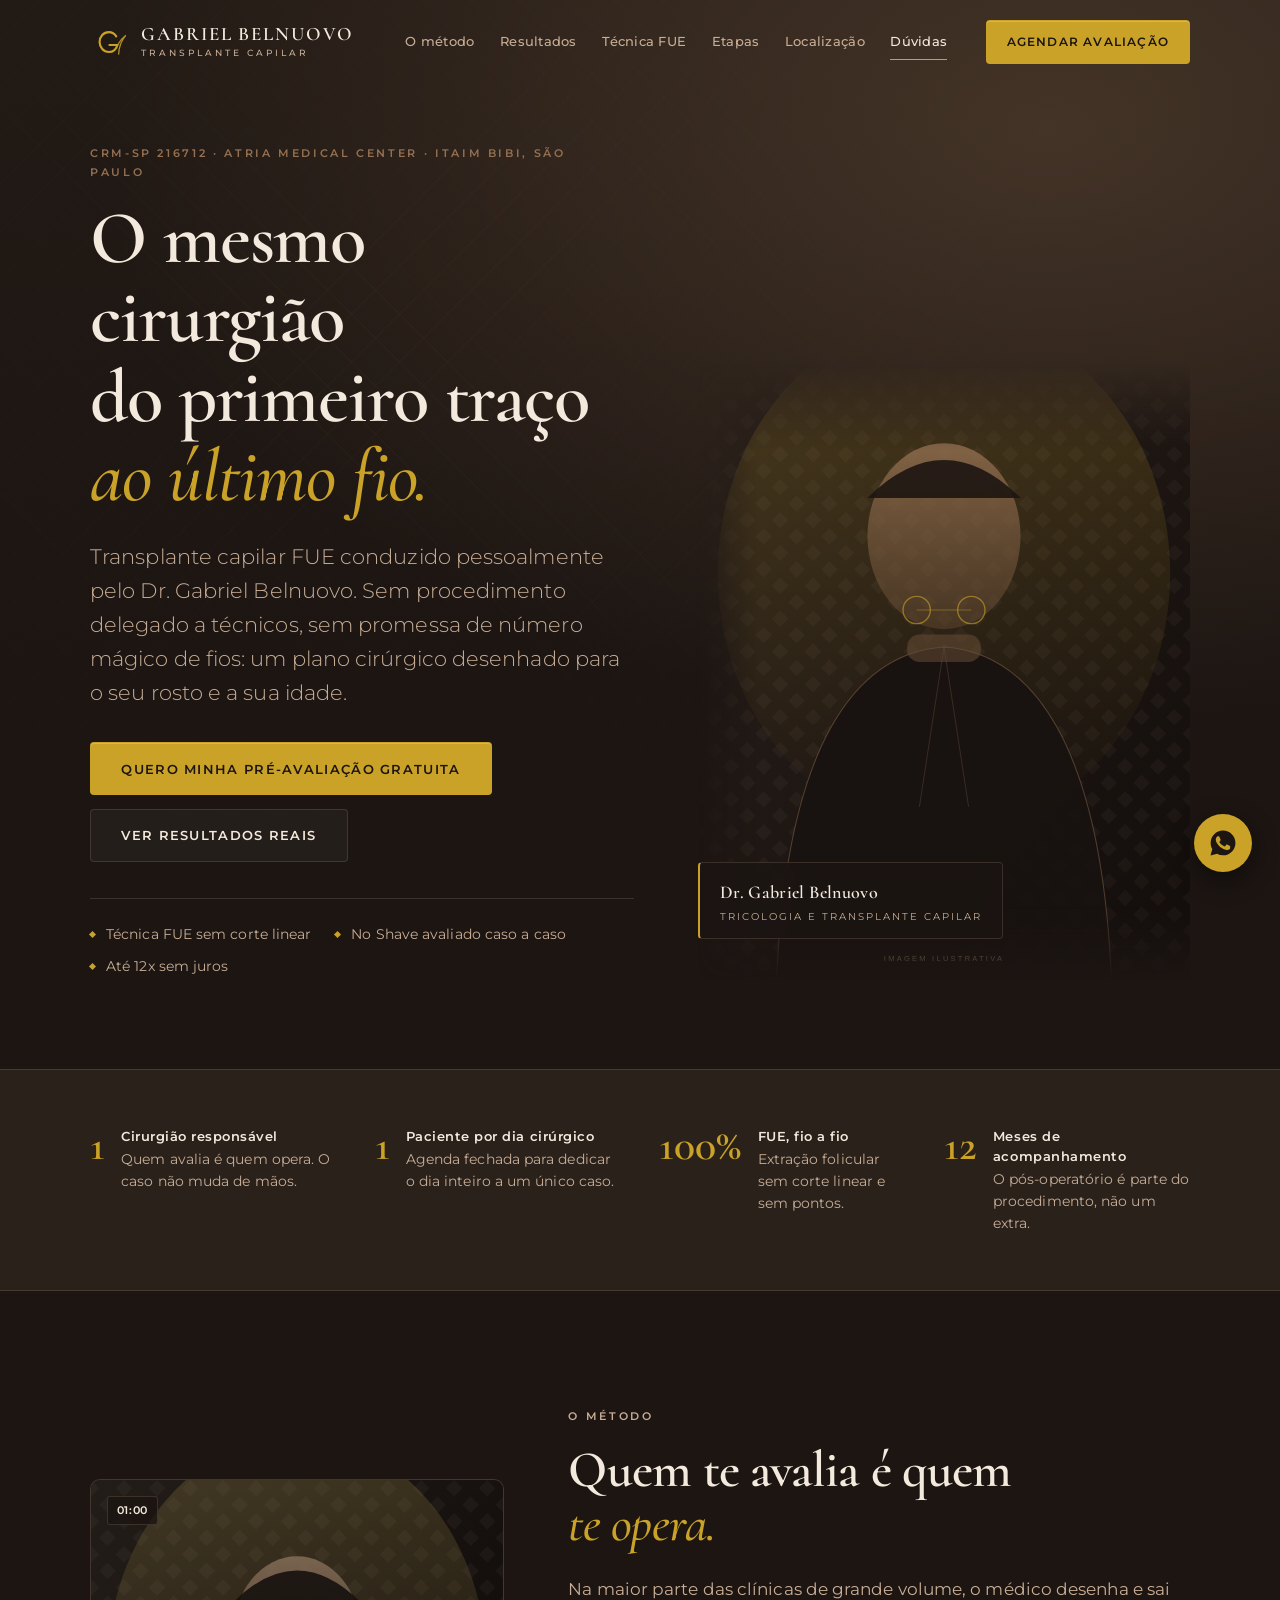
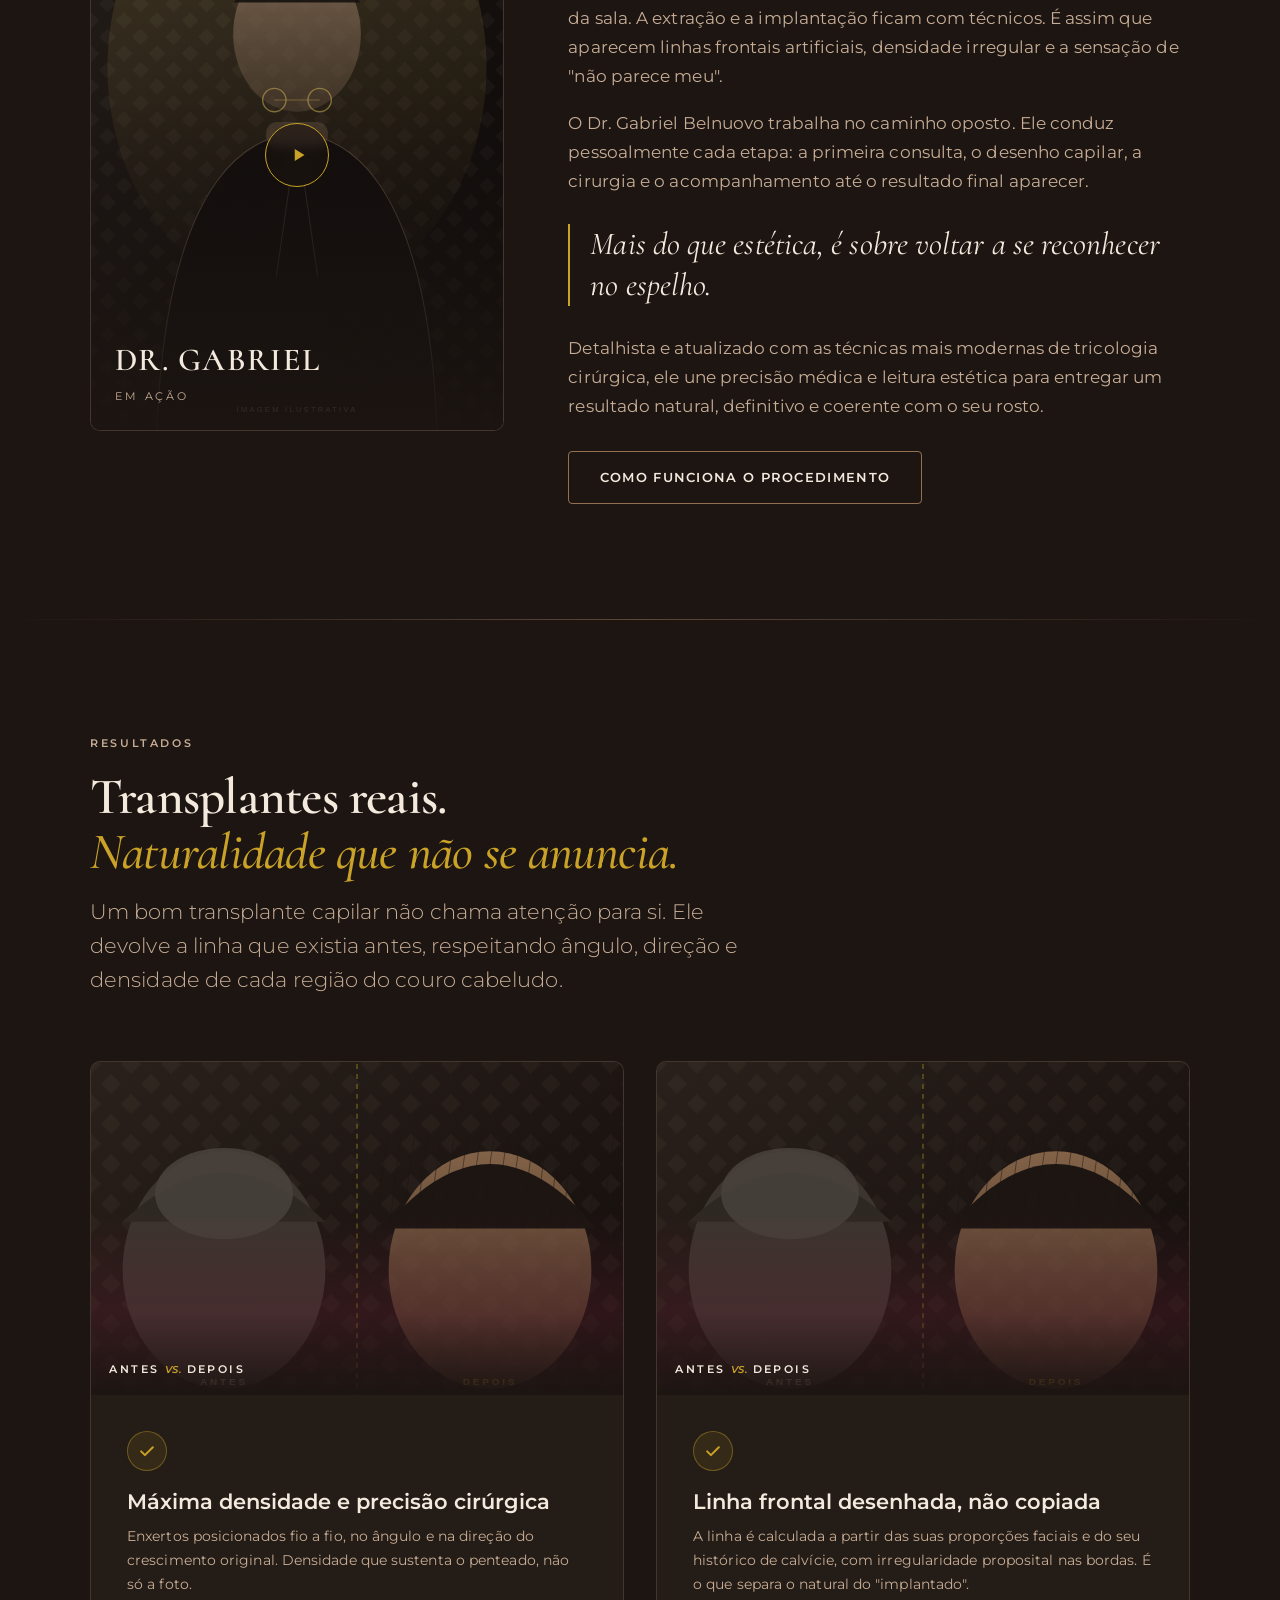
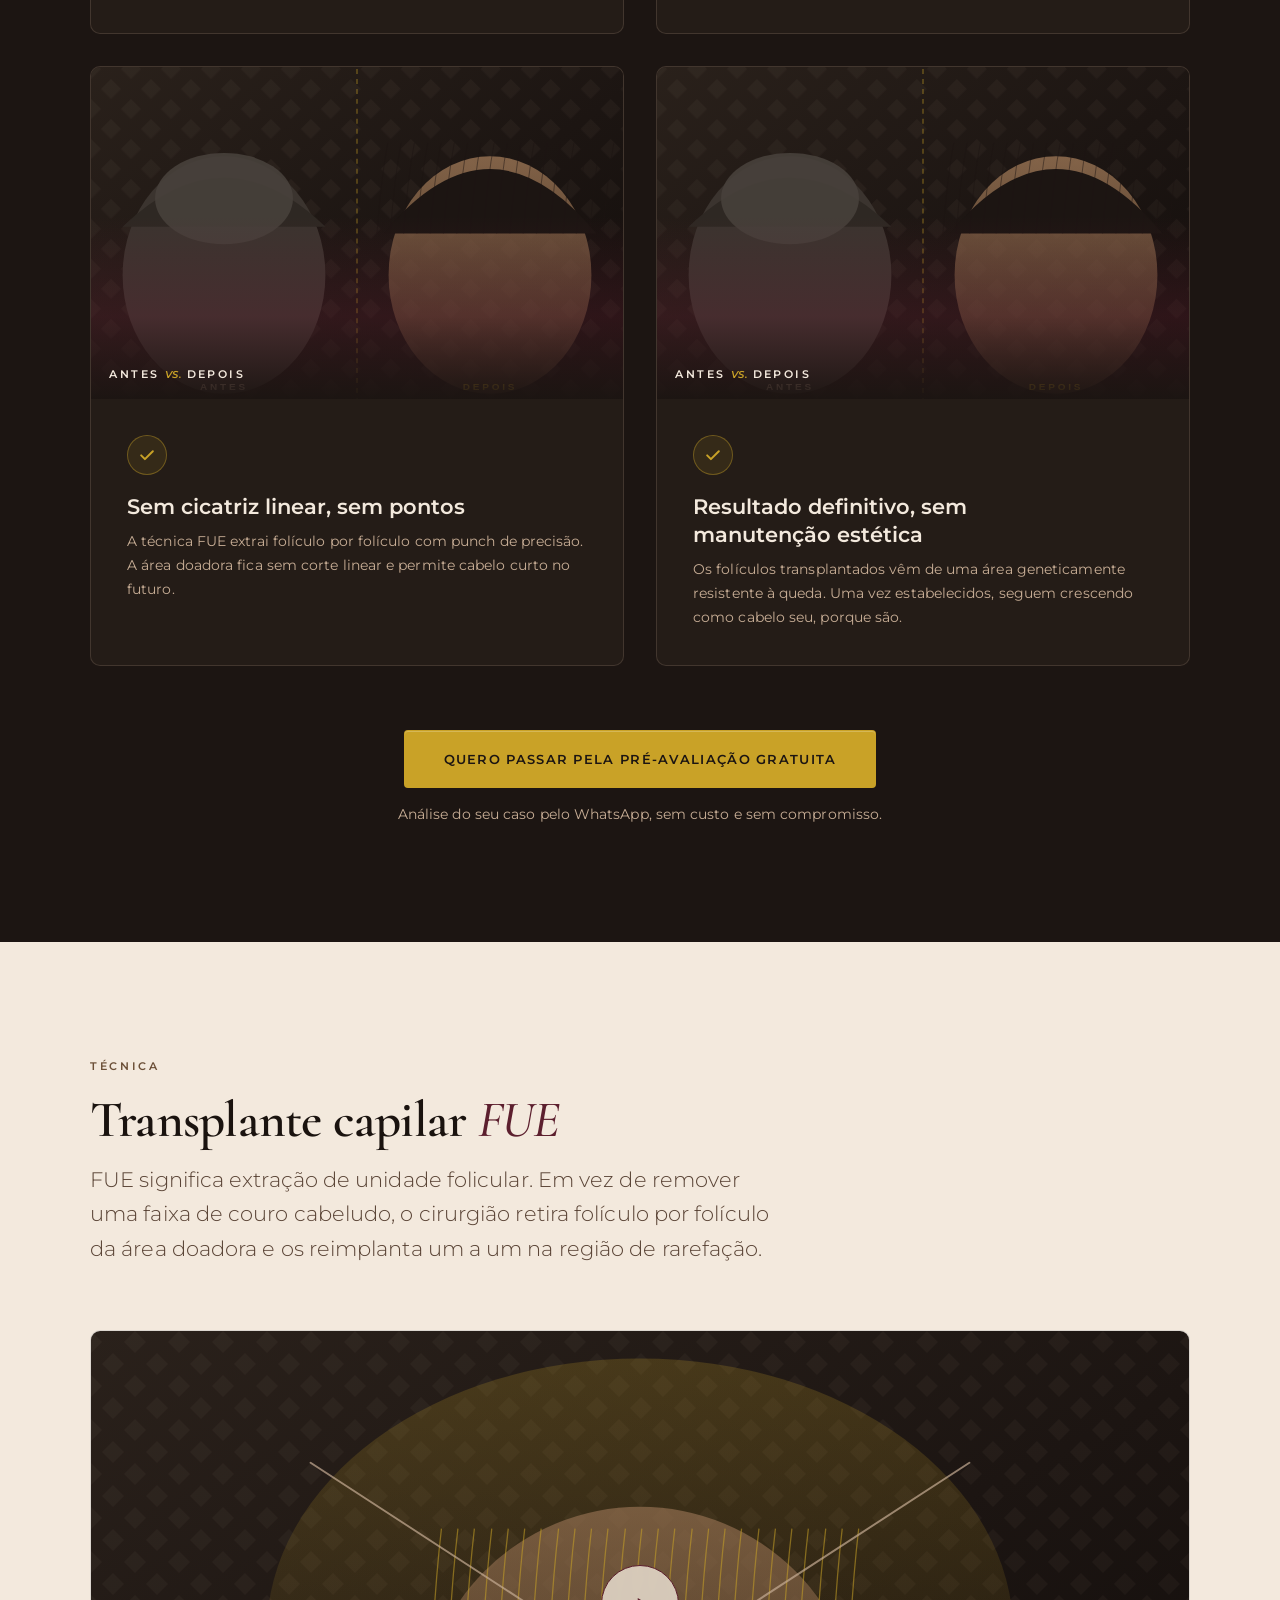
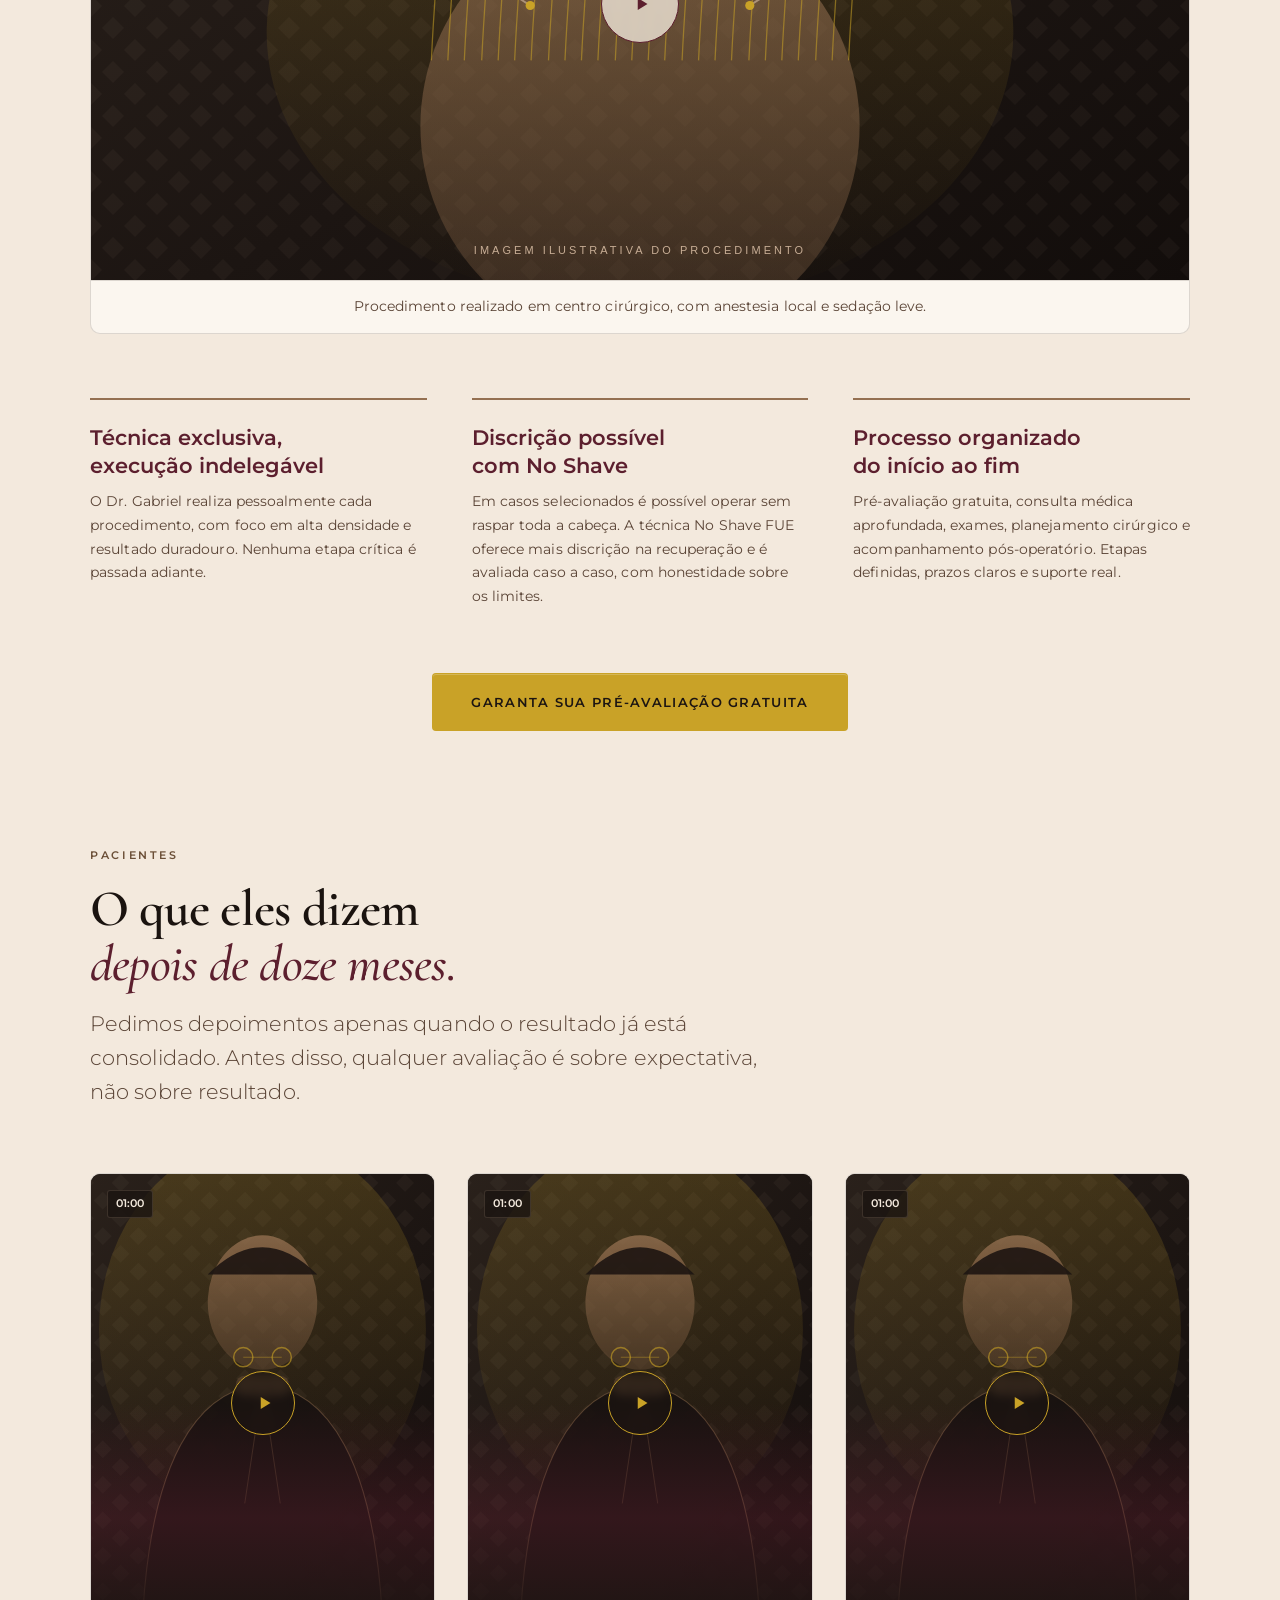
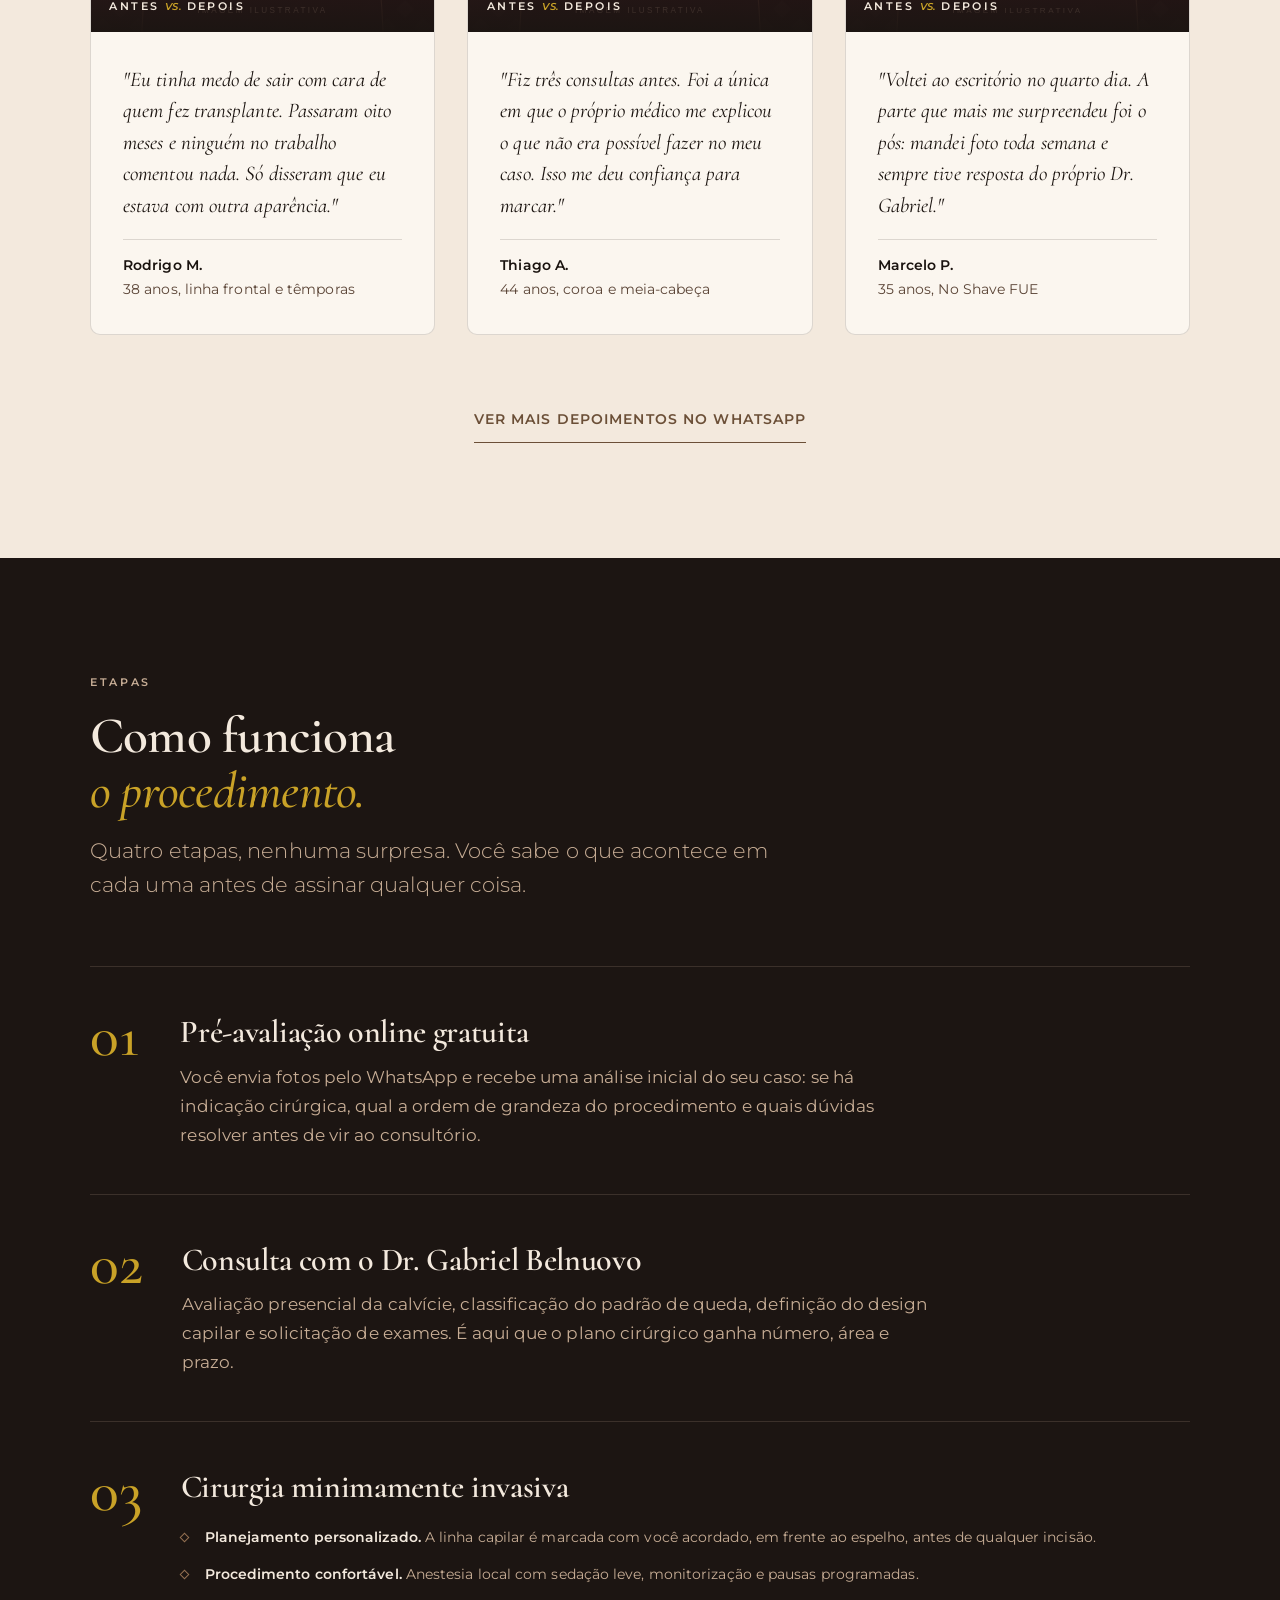
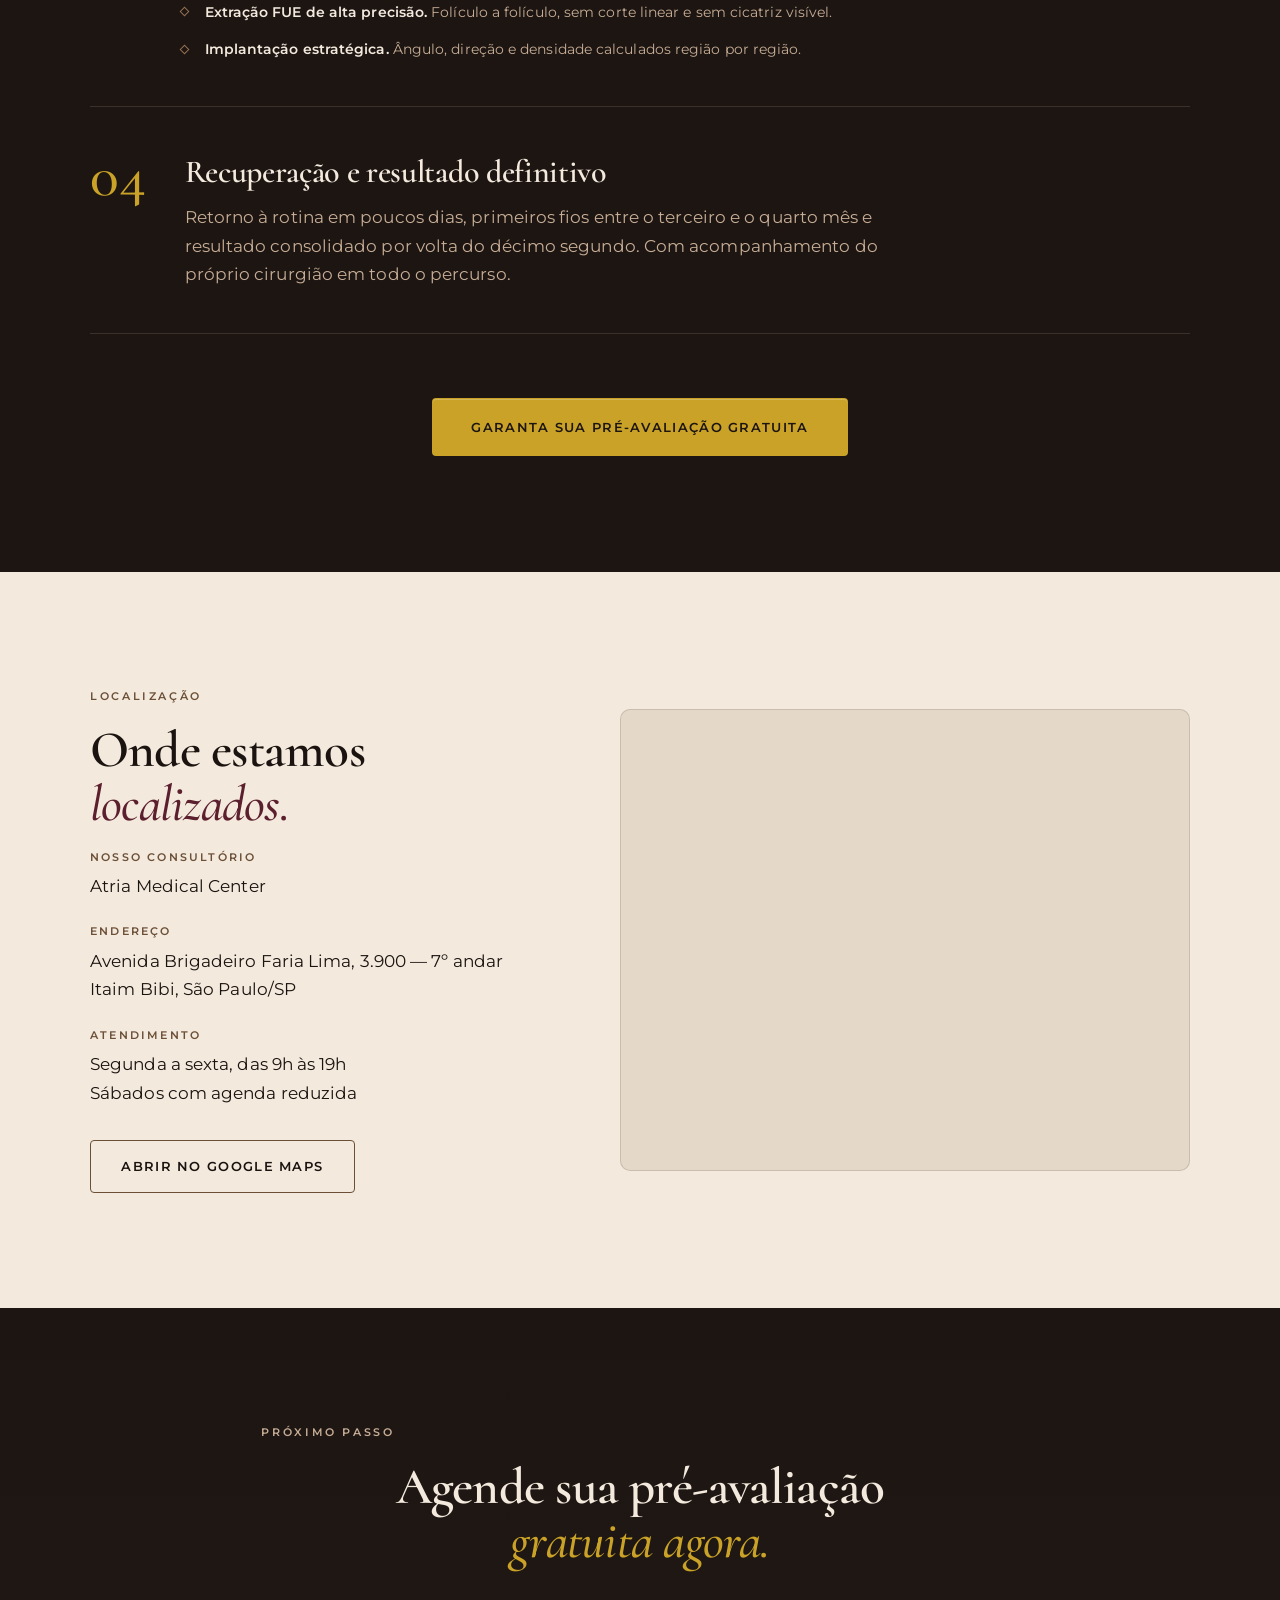
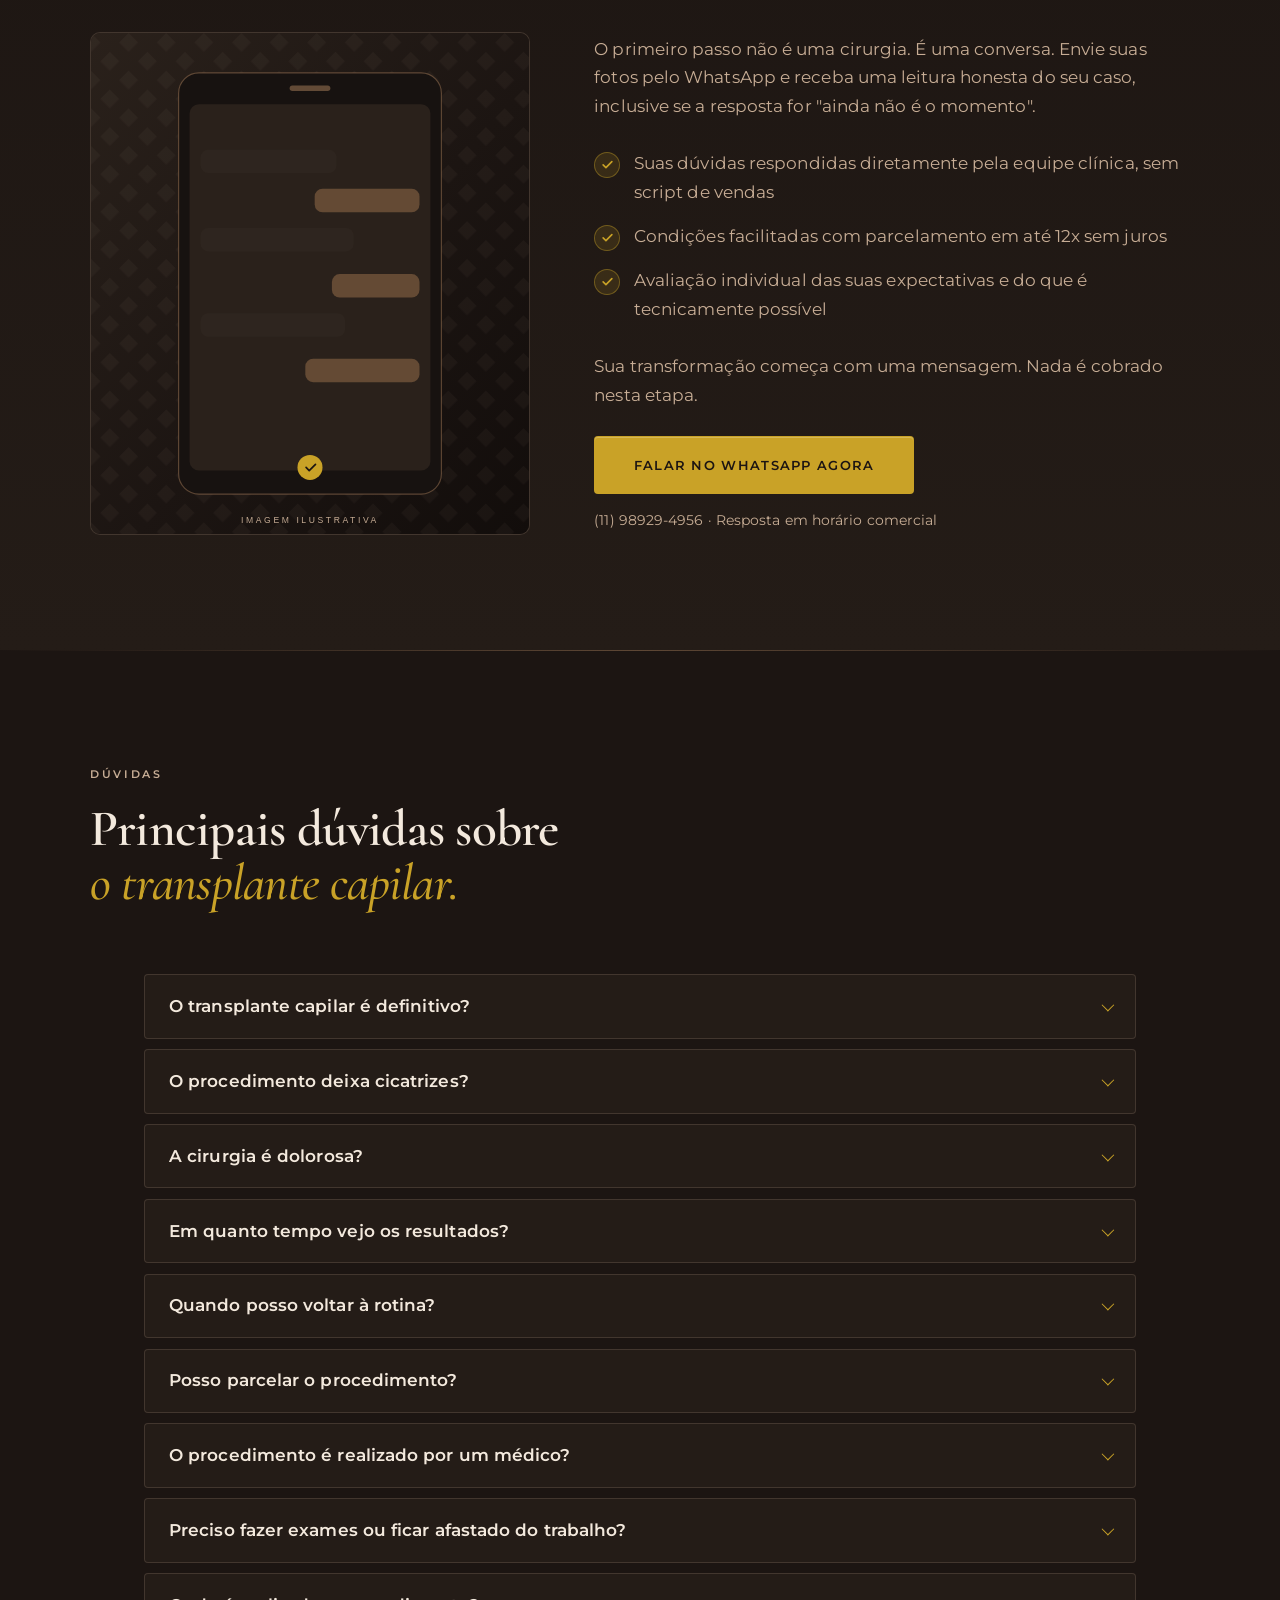
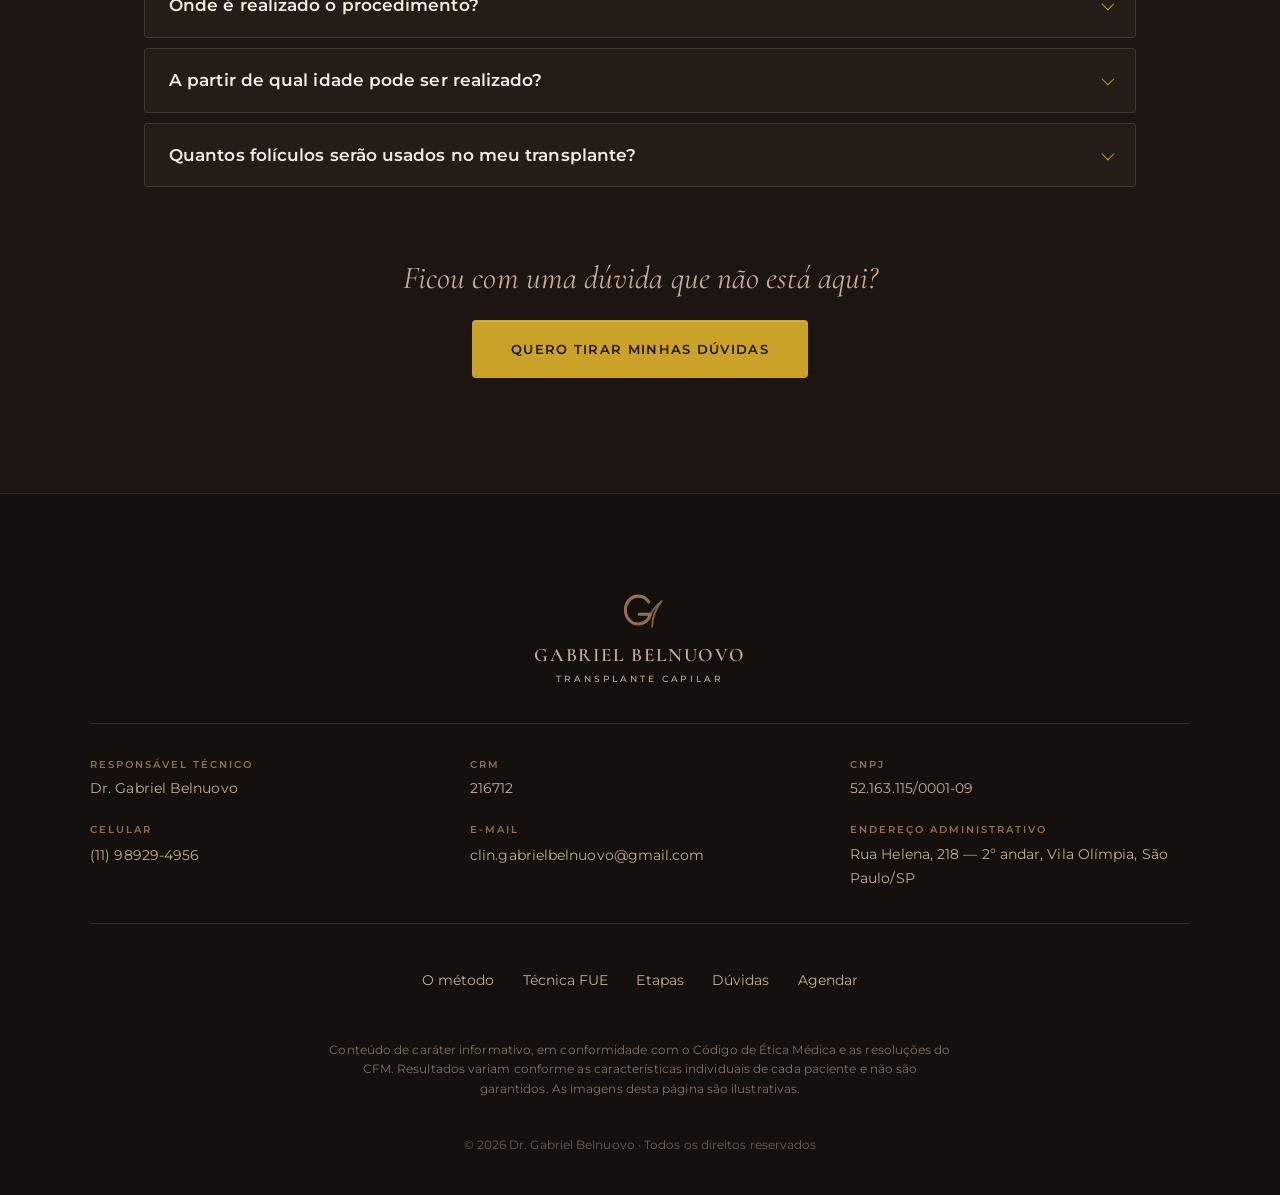
==== index.html @ 0b7796b4 "Site institucional Dr. Gabriel Belnuovo - transplante capilar Landing page estatica em HTML + CSS + " ====
<!DOCTYPE html>
<html lang="pt-BR">
<head>
<meta charset="utf-8">
<meta name="viewport" content="width=device-width, initial-scale=1">
<title>Dr. Gabriel Belnuovo | Transplante Capilar FUE em São Paulo</title>
<meta name="description" content="Transplante capilar FUE conduzido pessoalmente pelo Dr. Gabriel Belnuovo, CRM-SP 216712. Um cirurgião do desenho da linha frontal ao último fio. Pré-avaliação gratuita no Itaim Bibi, São Paulo.">
<meta name="author" content="Dr. Gabriel Belnuovo">
<meta name="theme-color" content="#1C1512">
<link rel="canonical" href="https://drgabrielbelnuovo.com.br/">

<meta property="og:type" content="website">
<meta property="og:locale" content="pt_BR">
<meta property="og:title" content="Dr. Gabriel Belnuovo | Transplante Capilar FUE de alto padrão">
<meta property="og:description" content="Um cirurgião, do primeiro traço ao último fio. Técnica FUE, resultados naturais e acompanhamento real. Pré-avaliação gratuita.">
<meta property="og:url" content="https://drgabrielbelnuovo.com.br/">

<link rel="preconnect" href="https://fonts.googleapis.com">
<link rel="preconnect" href="https://fonts.gstatic.com" crossorigin>
<link href="https://fonts.googleapis.com/css2?family=Cormorant:ital,wght@0,400;0,500;0,600;0,700;1,400&family=Montserrat:wght@300;400;500;600;700&display=swap" rel="stylesheet">
<link rel="stylesheet" href="css/style.css">
<link rel="icon" href="assets/favicon.svg" type="image/svg+xml">

<script>
  if ('IntersectionObserver' in window && !window.matchMedia('(prefers-reduced-motion: reduce)').matches) {
    document.documentElement.className += ' js-reveal';
  }
</script>
</head>
<body>

<a class="skip-link" href="#conteudo">Ir para o conteúdo</a>

<header class="header" id="header">
  <div class="shell header__inner">
    <a class="brand" href="#top" aria-label="Dr. Gabriel Belnuovo, transplante capilar, ir para o início">
      <span class="brand__mark" aria-hidden="true">
        <svg viewBox="0 0 48 48" role="presentation" focusable="false">
          <path d="M31.5 17.2c-1.9-3.2-5.2-5.1-9-5.1-6.1 0-11 5.2-11 11.9S16.4 36 22.5 36c5.3 0 9.4-3.4 10.3-8.4h-9.5" fill="none" stroke="currentColor" stroke-width="2.6" stroke-linecap="round"/>
          <path d="M33 27.6c2.6-4.6 5.9-8.4 10-11.6-5.6 6.6-8.4 13.9-8.6 22.4" fill="none" stroke="currentColor" stroke-width="1.6" stroke-linecap="round" opacity=".85"/>
        </svg>
      </span>
      <span class="brand__text">
        <span class="brand__name">Gabriel Belnuovo</span>
        <span class="brand__sub">Transplante Capilar</span>
      </span>
    </a>

    <nav class="nav" id="nav" aria-label="Navegação principal">
      <ul class="nav__list">
        <li><a href="#metodo">O método</a></li>
        <li><a href="#resultados">Resultados</a></li>
        <li><a href="#fue">Técnica FUE</a></li>
        <li><a href="#etapas">Etapas</a></li>
        <li><a href="#local">Localização</a></li>
        <li><a href="#faq">Dúvidas</a></li>
      </ul>
    </nav>

    <a class="btn btn--primary btn--sm header__cta" href="#agendar">Agendar avaliação</a>

    <button class="burger" id="burger" type="button" aria-label="Abrir menu" aria-expanded="false" aria-controls="nav">
      <span aria-hidden="true"></span><span aria-hidden="true"></span><span aria-hidden="true"></span>
    </button>
  </div>
</header>

<main id="conteudo">

  <!-- HERO -->
  <section class="hero" id="top">
    <div class="hero__texture" aria-hidden="true"></div>
    <div class="shell hero__grid">
      <div class="hero__copy">
        <p class="eyebrow reveal">CRM-SP 216712 &middot; Atria Medical Center &middot; Itaim Bibi, São Paulo</p>
        <h1 class="hero__title reveal">O mesmo cirurgião<br>do primeiro traço<br><em>ao último fio.</em></h1>
        <p class="hero__lead reveal">Transplante capilar FUE conduzido pessoalmente pelo Dr. Gabriel Belnuovo. Sem procedimento delegado a técnicos, sem promessa de número mágico de fios: um plano cirúrgico desenhado para o seu rosto e a sua idade.</p>
        <div class="hero__actions reveal">
          <a class="btn btn--primary" href="#agendar">Quero minha pré-avaliação gratuita</a>
          <a class="btn btn--ghost" href="#resultados">Ver resultados reais</a>
        </div>
        <ul class="hero__trust reveal" role="list">
          <li>Técnica FUE sem corte linear</li>
          <li>No Shave avaliado caso a caso</li>
          <li>Até 12x sem juros</li>
        </ul>
      </div>

      <figure class="hero__figure reveal">
        <img src="assets/dr-gabriel.svg" alt="Dr. Gabriel Belnuovo, médico especialista em transplante capilar, de jaleco cirúrgico com lupas de aumento" width="720" height="900" decoding="async">
        <figcaption class="hero__badge">
          <strong>Dr. Gabriel Belnuovo</strong>
          <span>Tricologia e transplante capilar</span>
        </figcaption>
      </figure>
    </div>
  </section>

  <!-- PROVA / NUMEROS -->
  <section class="proof" aria-label="Credenciais e diferenciais">
    <div class="shell proof__grid">
      <div class="proof__item reveal">
        <span class="proof__num">1</span>
        <p><strong>Cirurgião responsável</strong>Quem avalia é quem opera. O caso não muda de mãos.</p>
      </div>
      <div class="proof__item reveal">
        <span class="proof__num">1</span>
        <p><strong>Paciente por dia cirúrgico</strong>Agenda fechada para dedicar o dia inteiro a um único caso.</p>
      </div>
      <div class="proof__item reveal">
        <span class="proof__num">100%</span>
        <p><strong>FUE, fio a fio</strong>Extração folicular sem corte linear e sem pontos.</p>
      </div>
      <div class="proof__item reveal">
        <span class="proof__num">12</span>
        <p><strong>Meses de acompanhamento</strong>O pós-operatório é parte do procedimento, não um extra.</p>
      </div>
    </div>
  </section>

  <!-- METODO / SOBRE -->
  <section class="section section--dark" id="metodo">
    <div class="shell about">
      <figure class="about__media reveal">
        <img src="assets/em-acao.svg" alt="Mãos do Dr. Gabriel Belnuovo durante a implantação folicular em centro cirúrgico" width="600" height="800" loading="lazy" decoding="async">
        <span class="media__tag">01:00</span>
        <figcaption class="media__caption">
          <strong>Dr. Gabriel</strong>
          <span>em ação</span>
        </figcaption>
        <button class="media__play" type="button" aria-label="Assistir vídeo: Dr. Gabriel em ação">
          <svg viewBox="0 0 24 24" aria-hidden="true" focusable="false"><path d="M9 6.5v11l9-5.5-9-5.5Z" fill="currentColor"/></svg>
        </button>
      </figure>

      <div class="about__copy">
        <p class="eyebrow reveal">O método</p>
        <h2 class="reveal">Quem te avalia é quem<br><em>te opera.</em></h2>
        <p class="reveal">Na maior parte das clínicas de grande volume, o médico desenha e sai da sala. A extração e a implantação ficam com técnicos. É assim que aparecem linhas frontais artificiais, densidade irregular e a sensação de "não parece meu".</p>
        <p class="reveal">O Dr. Gabriel Belnuovo trabalha no caminho oposto. Ele conduz pessoalmente cada etapa: a primeira consulta, o desenho capilar, a cirurgia e o acompanhamento até o resultado final aparecer.</p>
        <p class="statement reveal">Mais do que estética, é sobre voltar a se reconhecer no espelho.</p>
        <p class="reveal">Detalhista e atualizado com as técnicas mais modernas de tricologia cirúrgica, ele une precisão médica e leitura estética para entregar um resultado natural, definitivo e coerente com o seu rosto.</p>
        <a class="btn btn--outline reveal" href="#etapas">Como funciona o procedimento</a>
      </div>
    </div>
  </section>

  <!-- RESULTADOS -->
  <section class="section section--dark section--edge" id="resultados">
    <div class="shell">
      <header class="section__head">
        <p class="eyebrow reveal">Resultados</p>
        <h2 class="reveal">Transplantes reais.<br><em>Naturalidade que não se anuncia.</em></h2>
        <p class="section__lead reveal">Um bom transplante capilar não chama atenção para si. Ele devolve a linha que existia antes, respeitando ângulo, direção e densidade de cada região do couro cabeludo.</p>
      </header>

      <div class="cases">
        <article class="case reveal">
          <div class="case__media">
            <img src="assets/caso-01.svg" alt="Comparação antes e depois: densidade da coroa recuperada após transplante capilar FUE" width="640" height="420" loading="lazy" decoding="async">
            <span class="case__label">Antes <i>vs.</i> Depois</span>
          </div>
          <div class="case__body">
            <span class="case__icon" aria-hidden="true">
              <svg viewBox="0 0 24 24" focusable="false"><path d="m5 12.5 4.5 4.5L19 7.5" fill="none" stroke="currentColor" stroke-width="2.4" stroke-linecap="round" stroke-linejoin="round"/></svg>
            </span>
            <h3>Máxima densidade e precisão cirúrgica</h3>
            <p>Enxertos posicionados fio a fio, no ângulo e na direção do crescimento original. Densidade que sustenta o penteado, não só a foto.</p>
          </div>
        </article>

        <article class="case reveal">
          <div class="case__media">
            <img src="assets/caso-02.svg" alt="Comparação antes e depois: nova linha frontal desenhada de forma natural" width="640" height="420" loading="lazy" decoding="async">
            <span class="case__label">Antes <i>vs.</i> Depois</span>
          </div>
          <div class="case__body">
            <span class="case__icon" aria-hidden="true">
              <svg viewBox="0 0 24 24" focusable="false"><path d="m5 12.5 4.5 4.5L19 7.5" fill="none" stroke="currentColor" stroke-width="2.4" stroke-linecap="round" stroke-linejoin="round"/></svg>
            </span>
            <h3>Linha frontal desenhada, não copiada</h3>
            <p>A linha é calculada a partir das suas proporções faciais e do seu histórico de calvície, com irregularidade proposital nas bordas. É o que separa o natural do "implantado".</p>
          </div>
        </article>

        <article class="case reveal">
          <div class="case__media">
            <img src="assets/caso-03.svg" alt="Área doadora após extração FUE, sem cicatriz linear visível" width="640" height="420" loading="lazy" decoding="async">
            <span class="case__label">Antes <i>vs.</i> Depois</span>
          </div>
          <div class="case__body">
            <span class="case__icon" aria-hidden="true">
              <svg viewBox="0 0 24 24" focusable="false"><path d="m5 12.5 4.5 4.5L19 7.5" fill="none" stroke="currentColor" stroke-width="2.4" stroke-linecap="round" stroke-linejoin="round"/></svg>
            </span>
            <h3>Sem cicatriz linear, sem pontos</h3>
            <p>A técnica FUE extrai folículo por folículo com punch de precisão. A área doadora fica sem corte linear e permite cabelo curto no futuro.</p>
          </div>
        </article>

        <article class="case reveal">
          <div class="case__media">
            <img src="assets/caso-04.svg" alt="Resultado definitivo de transplante capilar após doze meses" width="640" height="420" loading="lazy" decoding="async">
            <span class="case__label">Antes <i>vs.</i> Depois</span>
          </div>
          <div class="case__body">
            <span class="case__icon" aria-hidden="true">
              <svg viewBox="0 0 24 24" focusable="false"><path d="m5 12.5 4.5 4.5L19 7.5" fill="none" stroke="currentColor" stroke-width="2.4" stroke-linecap="round" stroke-linejoin="round"/></svg>
            </span>
            <h3>Resultado definitivo, sem manutenção estética</h3>
            <p>Os folículos transplantados vêm de uma área geneticamente resistente à queda. Uma vez estabelecidos, seguem crescendo como cabelo seu, porque são.</p>
          </div>
        </article>
      </div>

      <div class="section__cta reveal">
        <a class="btn btn--primary btn--lg" href="#agendar">Quero passar pela pré-avaliação gratuita</a>
        <p class="cta__note">Análise do seu caso pelo WhatsApp, sem custo e sem compromisso.</p>
      </div>
    </div>
  </section>

  <!-- TECNICA FUE -->
  <section class="section section--light" id="fue">
    <div class="shell">
      <header class="section__head">
        <p class="eyebrow reveal">Técnica</p>
        <h2 class="reveal">Transplante capilar <em>FUE</em></h2>
        <p class="section__lead reveal">FUE significa extração de unidade folicular. Em vez de remover uma faixa de couro cabeludo, o cirurgião retira folículo por folículo da área doadora e os reimplanta um a um na região de rarefação.</p>
      </header>

      <figure class="fue__media reveal">
        <img src="assets/procedimento.svg" alt="Vista aproximada do procedimento de extração folicular com instrumental de precisão" width="1200" height="600" loading="lazy" decoding="async">
        <button class="media__play media__play--lg" type="button" aria-label="Assistir vídeo explicativo sobre a técnica FUE">
          <svg viewBox="0 0 24 24" aria-hidden="true" focusable="false"><path d="M9 6.5v11l9-5.5-9-5.5Z" fill="currentColor"/></svg>
        </button>
        <figcaption>Procedimento realizado em centro cirúrgico, com anestesia local e sedação leve.</figcaption>
      </figure>

      <div class="pillars">
        <article class="pillar reveal">
          <h3>Técnica exclusiva, execução indelegável</h3>
          <p>O Dr. Gabriel realiza pessoalmente cada procedimento, com foco em alta densidade e resultado duradouro. Nenhuma etapa crítica é passada adiante.</p>
        </article>
        <article class="pillar reveal">
          <h3>Discrição possível com No Shave</h3>
          <p>Em casos selecionados é possível operar sem raspar toda a cabeça. A técnica No Shave FUE oferece mais discrição na recuperação e é avaliada caso a caso, com honestidade sobre os limites.</p>
        </article>
        <article class="pillar reveal">
          <h3>Processo organizado do início ao fim</h3>
          <p>Pré-avaliação gratuita, consulta médica aprofundada, exames, planejamento cirúrgico e acompanhamento pós-operatório. Etapas definidas, prazos claros e suporte real.</p>
        </article>
      </div>

      <div class="section__cta reveal">
        <a class="btn btn--primary btn--lg" href="#agendar">Garanta sua pré-avaliação gratuita</a>
      </div>
    </div>
  </section>

  <!-- DEPOIMENTOS -->
  <section class="section section--light section--tight" id="depoimentos" aria-label="Depoimentos de pacientes">
    <div class="shell">
      <header class="section__head">
        <p class="eyebrow reveal">Pacientes</p>
        <h2 class="reveal">O que eles dizem<br><em>depois de doze meses.</em></h2>
        <p class="section__lead reveal">Pedimos depoimentos apenas quando o resultado já está consolidado. Antes disso, qualquer avaliação é sobre expectativa, não sobre resultado.</p>
      </header>

      <div class="testimonials">
        <article class="testimonial reveal">
          <div class="testimonial__media">
            <img src="assets/depoimento-01.svg" alt="Paciente relatando sua experiência com o transplante capilar" width="480" height="620" loading="lazy" decoding="async">
            <span class="case__label">Antes <i>vs.</i> Depois</span>
            <span class="case__tag">01:00</span>
            <button class="media__play" type="button" aria-label="Assistir depoimento de Rodrigo M.">
              <svg viewBox="0 0 24 24" aria-hidden="true" focusable="false"><path d="M9 6.5v11l9-5.5-9-5.5Z" fill="currentColor"/></svg>
            </button>
          </div>
          <blockquote>
            <p>"Eu tinha medo de sair com cara de quem fez transplante. Passaram oito meses e ninguém no trabalho comentou nada. Só disseram que eu estava com outra aparência."</p>
            <footer><strong>Rodrigo M.</strong><span>38 anos, linha frontal e têmporas</span></footer>
          </blockquote>
        </article>

        <article class="testimonial reveal">
          <div class="testimonial__media">
            <img src="assets/depoimento-02.svg" alt="Paciente relatando sua experiência com o transplante capilar" width="480" height="620" loading="lazy" decoding="async">
            <span class="case__label">Antes <i>vs.</i> Depois</span>
            <span class="case__tag">01:00</span>
            <button class="media__play" type="button" aria-label="Assistir depoimento de Thiago A.">
              <svg viewBox="0 0 24 24" aria-hidden="true" focusable="false"><path d="M9 6.5v11l9-5.5-9-5.5Z" fill="currentColor"/></svg>
            </button>
          </div>
          <blockquote>
            <p>"Fiz três consultas antes. Foi a única em que o próprio médico me explicou o que não era possível fazer no meu caso. Isso me deu confiança para marcar."</p>
            <footer><strong>Thiago A.</strong><span>44 anos, coroa e meia-cabeça</span></footer>
          </blockquote>
        </article>

        <article class="testimonial reveal">
          <div class="testimonial__media">
            <img src="assets/depoimento-03.svg" alt="Paciente relatando sua experiência com o transplante capilar" width="480" height="620" loading="lazy" decoding="async">
            <span class="case__label">Antes <i>vs.</i> Depois</span>
            <span class="case__tag">01:00</span>
            <button class="media__play" type="button" aria-label="Assistir depoimento de Marcelo P.">
              <svg viewBox="0 0 24 24" aria-hidden="true" focusable="false"><path d="M9 6.5v11l9-5.5-9-5.5Z" fill="currentColor"/></svg>
            </button>
          </div>
          <blockquote>
            <p>"Voltei ao escritório no quarto dia. A parte que mais me surpreendeu foi o pós: mandei foto toda semana e sempre tive resposta do próprio Dr. Gabriel."</p>
            <footer><strong>Marcelo P.</strong><span>35 anos, No Shave FUE</span></footer>
          </blockquote>
        </article>
      </div>

      <div class="section__cta reveal">
        <a class="link-more" href="#agendar">Ver mais depoimentos no WhatsApp</a>
      </div>
    </div>
  </section>

  <!-- ETAPAS -->
  <section class="section section--dark" id="etapas">
    <div class="shell">
      <header class="section__head">
        <p class="eyebrow reveal">Etapas</p>
        <h2 class="reveal">Como funciona<br><em>o procedimento.</em></h2>
        <p class="section__lead reveal">Quatro etapas, nenhuma surpresa. Você sabe o que acontece em cada uma antes de assinar qualquer coisa.</p>
      </header>

      <ol class="steps">
        <li class="step reveal">
          <span class="step__num">01</span>
          <div class="step__body">
            <h3>Pré-avaliação online gratuita</h3>
            <p>Você envia fotos pelo WhatsApp e recebe uma análise inicial do seu caso: se há indicação cirúrgica, qual a ordem de grandeza do procedimento e quais dúvidas resolver antes de vir ao consultório.</p>
          </div>
        </li>
        <li class="step reveal">
          <span class="step__num">02</span>
          <div class="step__body">
            <h3>Consulta com o Dr. Gabriel Belnuovo</h3>
            <p>Avaliação presencial da calvície, classificação do padrão de queda, definição do design capilar e solicitação de exames. É aqui que o plano cirúrgico ganha número, área e prazo.</p>
          </div>
        </li>
        <li class="step reveal">
          <span class="step__num">03</span>
          <div class="step__body">
            <h3>Cirurgia minimamente invasiva</h3>
            <ul class="step__list" role="list">
              <li><strong>Planejamento personalizado.</strong> A linha capilar é marcada com você acordado, em frente ao espelho, antes de qualquer incisão.</li>
              <li><strong>Procedimento confortável.</strong> Anestesia local com sedação leve, monitorização e pausas programadas.</li>
              <li><strong>Extração FUE de alta precisão.</strong> Folículo a folículo, sem corte linear e sem cicatriz visível.</li>
              <li><strong>Implantação estratégica.</strong> Ângulo, direção e densidade calculados região por região.</li>
            </ul>
          </div>
        </li>
        <li class="step reveal">
          <span class="step__num">04</span>
          <div class="step__body">
            <h3>Recuperação e resultado definitivo</h3>
            <p>Retorno à rotina em poucos dias, primeiros fios entre o terceiro e o quarto mês e resultado consolidado por volta do décimo segundo. Com acompanhamento do próprio cirurgião em todo o percurso.</p>
          </div>
        </li>
      </ol>

      <div class="section__cta reveal">
        <a class="btn btn--primary btn--lg" href="#agendar">Garanta sua pré-avaliação gratuita</a>
      </div>
    </div>
  </section>

  <!-- LOCALIZACAO -->
  <section class="section section--light" id="local">
    <div class="shell location">
      <div class="location__copy">
        <p class="eyebrow reveal">Localização</p>
        <h2 class="reveal">Onde estamos<br><em>localizados.</em></h2>
        <dl class="location__data reveal">
          <dt>Nosso consultório</dt>
          <dd>Atria Medical Center</dd>
          <dt>Endereço</dt>
          <dd>Avenida Brigadeiro Faria Lima, 3.900 &mdash; 7º andar<br>Itaim Bibi, São Paulo/SP</dd>
          <dt>Atendimento</dt>
          <dd>Segunda a sexta, das 9h às 19h<br>Sábados com agenda reduzida</dd>
        </dl>
        <a class="btn btn--outline reveal" href="https://www.google.com/maps/search/?api=1&amp;query=Avenida+Brigadeiro+Faria+Lima+3900+Itaim+Bibi+Sao+Paulo" target="_blank" rel="noopener">Abrir no Google Maps</a>
      </div>
      <div class="location__map reveal">
        <iframe
          title="Mapa do consultório na Avenida Brigadeiro Faria Lima, 3.900, Itaim Bibi, São Paulo"
          src="https://www.google.com/maps?q=Avenida%20Brigadeiro%20Faria%20Lima%203900%20Itaim%20Bibi%20Sao%20Paulo&output=embed"
          loading="lazy" referrerpolicy="no-referrer-when-downgrade"></iframe>
      </div>
    </div>
  </section>

  <!-- AGENDAMENTO -->
  <section class="section section--dark schedule" id="agendar">
    <div class="shell">
      <header class="section__head">
        <p class="eyebrow reveal">Próximo passo</p>
        <h2 class="reveal">Agende sua pré-avaliação<br><em>gratuita agora.</em></h2>
      </header>

      <div class="schedule__grid">
        <figure class="schedule__media reveal">
          <img src="assets/atendimento.svg" alt="Atendimento por WhatsApp para pré-avaliação capilar gratuita" width="560" height="640" loading="lazy" decoding="async">
        </figure>

        <div class="schedule__copy">
          <p class="reveal">O primeiro passo não é uma cirurgia. É uma conversa. Envie suas fotos pelo WhatsApp e receba uma leitura honesta do seu caso, inclusive se a resposta for "ainda não é o momento".</p>
          <ul class="checklist reveal" role="list">
            <li>
              <span aria-hidden="true"><svg viewBox="0 0 24 24" focusable="false"><path d="m5 12.5 4.5 4.5L19 7.5" fill="none" stroke="currentColor" stroke-width="2.6" stroke-linecap="round" stroke-linejoin="round"/></svg></span>
              Suas dúvidas respondidas diretamente pela equipe clínica, sem script de vendas
            </li>
            <li>
              <span aria-hidden="true"><svg viewBox="0 0 24 24" focusable="false"><path d="m5 12.5 4.5 4.5L19 7.5" fill="none" stroke="currentColor" stroke-width="2.6" stroke-linecap="round" stroke-linejoin="round"/></svg></span>
              Condições facilitadas com parcelamento em até 12x sem juros
            </li>
            <li>
              <span aria-hidden="true"><svg viewBox="0 0 24 24" focusable="false"><path d="m5 12.5 4.5 4.5L19 7.5" fill="none" stroke="currentColor" stroke-width="2.6" stroke-linecap="round" stroke-linejoin="round"/></svg></span>
              Avaliação individual das suas expectativas e do que é tecnicamente possível
            </li>
          </ul>
          <p class="reveal">Sua transformação começa com uma mensagem. Nada é cobrado nesta etapa.</p>
          <a class="btn btn--primary btn--lg reveal" href="https://wa.me/5511989294956?text=Ol%C3%A1%2C%20gostaria%20de%20fazer%20a%20pr%C3%A9-avalia%C3%A7%C3%A3o%20gratuita%20de%20transplante%20capilar." target="_blank" rel="noopener">Falar no WhatsApp agora</a>
          <p class="cta__note reveal">(11) 98929-4956 &middot; Resposta em horário comercial</p>
        </div>
      </div>
    </div>
  </section>

  <!-- FAQ -->
  <section class="section section--dark section--edge" id="faq">
    <div class="shell">
      <header class="section__head">
        <p class="eyebrow reveal">Dúvidas</p>
        <h2 class="reveal">Principais dúvidas sobre<br><em>o transplante capilar.</em></h2>
      </header>

      <div class="faq" id="faqList">
        <details class="faq__item reveal">
          <summary>O transplante capilar é definitivo?</summary>
          <div class="faq__answer"><p>Sim, para os fios transplantados. Os folículos são retirados de uma área geneticamente resistente à ação hormonal, geralmente a nuca e as laterais. Uma vez estabelecidos, eles seguem crescendo por toda a vida. Isso não impede que os fios originais ao redor continuem a rarear, e é justamente por isso que o planejamento considera a evolução futura da sua calvície, não apenas a foto de hoje.</p></div>
        </details>
        <details class="faq__item reveal">
          <summary>O procedimento deixa cicatrizes?</summary>
          <div class="faq__answer"><p>A técnica FUE não usa corte linear, então não há a cicatriz em faixa das técnicas antigas. A extração deixa micropontos na área doadora, que cicatrizam em poucos dias e ficam imperceptíveis a olho nu, permitindo usar cabelo curto no futuro.</p></div>
        </details>
        <details class="faq__item reveal">
          <summary>A cirurgia é dolorosa?</summary>
          <div class="faq__answer"><p>Não. O procedimento é feito com anestesia local associada a sedação leve. O desconforto se concentra no momento da aplicação da anestesia, que dura poucos minutos. Durante as horas seguintes você fica acordado, confortável, com pausas programadas para se alimentar e ir ao banheiro.</p></div>
        </details>
        <details class="faq__item reveal">
          <summary>Em quanto tempo vejo os resultados?</summary>
          <div class="faq__answer"><p>Os fios transplantados caem nas primeiras semanas, o que é esperado e faz parte do ciclo. O crescimento começa entre o terceiro e o quarto mês, ganha volume entre o sexto e o oitavo e atinge o resultado consolidado por volta do décimo segundo mês. Qualquer promessa de resultado final em poucas semanas é comercialmente conveniente e biologicamente falsa.</p></div>
        </details>
        <details class="faq__item reveal">
          <summary>Quando posso voltar à rotina?</summary>
          <div class="faq__answer"><p>A maioria dos pacientes retoma atividades administrativas entre o terceiro e o quinto dia. Exercícios de alto impacto, natação, sauna e exposição solar direta são liberados progressivamente, com orientação individual no seu retorno.</p></div>
        </details>
        <details class="faq__item reveal">
          <summary>Posso parcelar o procedimento?</summary>
          <div class="faq__answer"><p>Sim. Trabalhamos com parcelamento em até 12x sem juros no cartão, além de outras condições apresentadas na consulta. O valor depende do número de unidades foliculares e da extensão da área a ser tratada, por isso só é definido após a avaliação médica.</p></div>
        </details>
        <details class="faq__item reveal">
          <summary>O procedimento é realizado por um médico?</summary>
          <div class="faq__answer"><p>Sim, do início ao fim. O Dr. Gabriel Belnuovo, CRM-SP 216712, executa pessoalmente o desenho, a extração e a implantação, apoiado por uma equipe de enfermagem. Essa é a diferença central em relação a clínicas de alto volume, onde o médico frequentemente apenas supervisiona.</p></div>
        </details>
        <details class="faq__item reveal">
          <summary>Preciso fazer exames ou ficar afastado do trabalho?</summary>
          <div class="faq__answer"><p>Exames laboratoriais são solicitados na consulta para garantir a segurança do procedimento. Quanto ao afastamento, a recomendação usual é reservar de três a cinco dias. Emitimos atestado quando necessário.</p></div>
        </details>
        <details class="faq__item reveal">
          <summary>Onde é realizado o procedimento?</summary>
          <div class="faq__answer"><p>Em centro cirúrgico próprio para o procedimento, no Atria Medical Center, na Avenida Brigadeiro Faria Lima, 3.900, Itaim Bibi, São Paulo. Ambiente com estrutura completa de monitorização e suporte.</p></div>
        </details>
        <details class="faq__item reveal">
          <summary>A partir de qual idade pode ser realizado?</summary>
          <div class="faq__answer"><p>Em geral a partir dos 25 anos, quando o padrão de calvície já se mostra mais estável. Em pacientes mais jovens a avaliação é mais criteriosa: operar cedo demais pode gerar um desenho que não envelhece bem. Nesses casos, muitas vezes a conduta correta é estabilizar clinicamente primeiro e operar depois.</p></div>
        </details>
        <details class="faq__item reveal">
          <summary>Quantos folículos serão usados no meu transplante?</summary>
          <div class="faq__answer"><p>Depende de três fatores: a área a ser coberta, a densidade e a qualidade da sua área doadora, e a densidade final desejada. Números prometidos por telefone, antes de examinar o couro cabeludo, são estimativas de venda. O seu número real sai da consulta, com tricoscopia e medição da doadora.</p></div>
        </details>
      </div>

      <div class="section__cta reveal">
        <p class="cta__lead">Ficou com uma dúvida que não está aqui?</p>
        <a class="btn btn--primary btn--lg" href="https://wa.me/5511989294956?text=Ol%C3%A1%2C%20tenho%20uma%20d%C3%BAvida%20sobre%20transplante%20capilar." target="_blank" rel="noopener">Quero tirar minhas dúvidas</a>
      </div>
    </div>
  </section>

</main>

<footer class="footer">
  <div class="shell footer__inner">
    <div class="footer__brand">
      <span class="brand__mark brand__mark--lg" aria-hidden="true">
        <svg viewBox="0 0 48 48" role="presentation" focusable="false">
          <path d="M31.5 17.2c-1.9-3.2-5.2-5.1-9-5.1-6.1 0-11 5.2-11 11.9S16.4 36 22.5 36c5.3 0 9.4-3.4 10.3-8.4h-9.5" fill="none" stroke="currentColor" stroke-width="2.6" stroke-linecap="round"/>
          <path d="M33 27.6c2.6-4.6 5.9-8.4 10-11.6-5.6 6.6-8.4 13.9-8.6 22.4" fill="none" stroke="currentColor" stroke-width="1.6" stroke-linecap="round" opacity=".85"/>
        </svg>
      </span>
      <span class="brand__name">Gabriel Belnuovo</span>
      <span class="brand__sub">Transplante Capilar</span>
    </div>

    <dl class="footer__data">
      <div><dt>Responsável técnico</dt><dd>Dr. Gabriel Belnuovo</dd></div>
      <div><dt>CRM</dt><dd>216712</dd></div>
      <div><dt>CNPJ</dt><dd>52.163.115/0001-09</dd></div>
      <div><dt>Celular</dt><dd><a href="tel:+5511989294956">(11) 98929-4956</a></dd></div>
      <div><dt>E-mail</dt><dd><a href="mailto:clin.gabrielbelnuovo@gmail.com">clin.gabrielbelnuovo@gmail.com</a></dd></div>
      <div><dt>Endereço administrativo</dt><dd>Rua Helena, 218 &mdash; 2º andar, Vila Olímpia, São Paulo/SP</dd></div>
    </dl>

    <nav class="footer__nav" aria-label="Navegação do rodapé">
      <a href="#metodo">O método</a>
      <a href="#fue">Técnica FUE</a>
      <a href="#etapas">Etapas</a>
      <a href="#faq">Dúvidas</a>
      <a href="#agendar">Agendar</a>
    </nav>

    <p class="footer__legal">
      Conteúdo de caráter informativo, em conformidade com o Código de Ética Médica e as resoluções do CFM. Resultados variam conforme as características individuais de cada paciente e não são garantidos. As imagens desta página são ilustrativas.
    </p>
    <p class="footer__copy">&copy; <span id="ano">2026</span> Dr. Gabriel Belnuovo &middot; Todos os direitos reservados</p>
  </div>
</footer>

<a class="whatsapp-fab" href="https://wa.me/5511989294956?text=Ol%C3%A1%2C%20gostaria%20de%20fazer%20a%20pr%C3%A9-avalia%C3%A7%C3%A3o%20gratuita%20de%20transplante%20capilar." target="_blank" rel="noopener" aria-label="Falar com a clínica pelo WhatsApp">
  <svg viewBox="0 0 24 24" aria-hidden="true" focusable="false"><path fill="currentColor" d="M12.04 2C6.58 2 2.13 6.45 2.13 11.91c0 1.75.46 3.45 1.32 4.95L2 22l5.25-1.38a9.9 9.9 0 0 0 4.79 1.22h.01c5.46 0 9.91-4.45 9.91-9.91C21.96 6.45 17.5 2 12.04 2Zm5.8 14.14c-.24.68-1.42 1.31-1.96 1.36-.54.05-1.04.24-3.5-.72-2.96-1.16-4.83-4.2-4.98-4.4-.14-.2-1.18-1.57-1.18-3 0-1.42.75-2.12 1.01-2.41.26-.29.57-.36.76-.36.19 0 .38 0 .55.01.18.01.41-.07.64.49.24.57.81 1.98.88 2.12.07.15.12.32.02.51-.09.2-.14.32-.29.49-.14.17-.3.38-.43.51-.14.14-.29.29-.12.57.16.29.73 1.2 1.56 1.95 1.07.95 1.97 1.25 2.26 1.39.29.15.46.12.63-.07.17-.2.72-.85.91-1.14.19-.29.39-.24.65-.15.26.1 1.67.79 1.96.93.29.15.48.22.55.34.07.13.07.75-.17 1.42Z"/></svg>
</a>

<script type="application/ld+json">
{
  "@context": "https://schema.org",
  "@type": "MedicalBusiness",
  "name": "Dr. Gabriel Belnuovo — Transplante Capilar",
  "medicalSpecialty": "Dermatology",
  "url": "https://drgabrielbelnuovo.com.br/",
  "telephone": "+55-11-98929-4956",
  "email": "clin.gabrielbelnuovo@gmail.com",
  "address": {
    "@type": "PostalAddress",
    "streetAddress": "Avenida Brigadeiro Faria Lima, 3.900, 7º andar",
    "addressLocality": "São Paulo",
    "addressRegion": "SP",
    "addressCountry": "BR"
  },
  "employee": {
    "@type": "Physician",
    "name": "Dr. Gabriel Belnuovo",
    "identifier": "CRM-SP 216712",
    "medicalSpecialty": "Dermatology"
  },
  "openingHours": "Mo-Fr 09:00-19:00"
}
</script>

<script src="js/main.js" defer></script>
</body>
</html>
---- css/style.css ----
/* ==========================================================================
   Dr. Gabriel Belnuovo - Transplante Capilar
   Paleta: bronze clay, espresso, marfim, dourado antigo
   ========================================================================== */

/* --------------------------------------------------------------- 1. Tokens */
:root {
  /* Paleta base */
  --bronze:        #947051;
  --espresso:      #1C1512;
  --bronze-old:    #6B4F37;
  --marfim:        #F3E9DD;
  --ouro:          #C9A227;
  --taupe:         #C7AD95;
  --bordo:         #5C1F2E;
  --carvao:        #2A211B;

  /* Papeis semanticos */
  --bg-dark:       var(--espresso);
  --bg-dark-alt:   var(--carvao);
  --bg-light:      var(--marfim);
  --surface-dark:  #241C17;
  --surface-light: #FBF6EF;

  --ink-on-dark:      var(--marfim);
  --ink-on-dark-soft: var(--taupe);
  --ink-on-light:     #1A130F;
  --ink-on-light-soft:#5A4436;

  --accent:        var(--ouro);
  --accent-deep:   var(--bronze);
  --accent-dark:   var(--bordo);

  --hairline-dark:  rgba(199, 173, 149, .18);
  --hairline-light: rgba(28, 21, 18, .14);

  /* Tipografia */
  --font-display: "Cormorant", Georgia, "Times New Roman", serif;
  --font-body:    "Montserrat", "Segoe UI", system-ui, -apple-system, sans-serif;

  --step--1: clamp(.8125rem, .78rem + .18vw, .875rem);
  --step-0:  clamp(1rem, .96rem + .2vw, 1.0625rem);
  --step-1:  clamp(1.125rem, 1.05rem + .38vw, 1.3125rem);
  --step-2:  clamp(1.5rem, 1.3rem + .9vw, 2rem);
  --step-3:  clamp(2rem, 1.6rem + 2vw, 3.25rem);
  --step-4:  clamp(2.5rem, 1.8rem + 3.6vw, 4.75rem);

  /* Espacamento e forma */
  --shell:      1180px;
  --gutter:     clamp(1.25rem, 4vw, 2.5rem);
  --space-sec:  clamp(4.5rem, 9vw, 8.5rem);
  --radius:     4px;
  --radius-lg:  10px;

  --ease: cubic-bezier(.22, .61, .36, 1);
  --dur:  240ms;

  /* Camadas */
  --z-base: 1;
  --z-raised: 10;
  --z-fab: 30;
  --z-header: 50;
}

/* ------------------------------------------------------------- 2. Reset */
*, *::before, *::after { box-sizing: border-box; }

html {
  scroll-behavior: smooth;
  scroll-padding-top: 6rem;
  -webkit-text-size-adjust: 100%;
}

body {
  margin: 0;
  background: var(--bg-dark);
  color: var(--ink-on-dark);
  font-family: var(--font-body);
  font-size: var(--step-0);
  font-weight: 400;
  line-height: 1.7;
  letter-spacing: .005em;
  -webkit-font-smoothing: antialiased;
  overflow-x: hidden;
}

img, svg, iframe { display: block; max-width: 100%; }
img { height: auto; }

h1, h2, h3 {
  font-family: var(--font-display);
  font-weight: 600;
  line-height: 1.06;
  letter-spacing: -.015em;
  margin: 0 0 1rem;
  text-wrap: balance;
}
h1 { font-size: var(--step-4); }
h2 { font-size: var(--step-3); }
h3 { font-size: var(--step-1); font-family: var(--font-body); font-weight: 600; line-height: 1.32; letter-spacing: 0; }

h1 em, h2 em { font-style: italic; color: var(--accent); font-weight: 500; }
.section--light h1 em, .section--light h2 em { color: var(--bordo); }

p { margin: 0 0 1.15rem; max-width: 68ch; }
ul, ol { margin: 0; padding: 0; list-style: none; }

a { color: inherit; text-decoration: none; }

button { font: inherit; color: inherit; border: 0; background: none; cursor: pointer; }

:focus-visible {
  outline: 2px solid var(--ouro);
  outline-offset: 3px;
  border-radius: 2px;
}

::selection { background: var(--bronze); color: var(--marfim); }

.skip-link {
  position: fixed;
  top: .75rem;
  left: 50%;
  transform: translate(-50%, -160%);
  z-index: 999;
  padding: .75rem 1.25rem;
  background: var(--ouro);
  color: var(--espresso);
  font-size: var(--step--1);
  font-weight: 600;
  border-radius: var(--radius);
  transition: transform var(--dur) var(--ease);
}
.skip-link:focus { transform: translate(-50%, 0); }

/* ---------------------------------------------------------- 3. Utilitarios */
.shell {
  width: 100%;
  max-width: var(--shell);
  margin-inline: auto;
  padding-inline: var(--gutter);
}

.eyebrow {
  margin: 0 0 1.1rem;
  font-size: .6875rem;
  font-weight: 600;
  letter-spacing: .24em;
  text-transform: uppercase;
  color: var(--accent-deep);
}
.section--dark .eyebrow { color: var(--taupe); }
.section--light .eyebrow { color: var(--bronze-old); }

.hairline-top { border-top: 1px solid var(--hairline-dark); }

/* ------------------------------------------------------------- 4. Botoes */
.btn {
  display: inline-flex;
  align-items: center;
  justify-content: center;
  gap: .55rem;
  min-height: 52px;
  padding: .9rem 1.9rem;
  border: 1px solid transparent;
  border-radius: var(--radius);
  font-size: .8125rem;
  font-weight: 600;
  letter-spacing: .1em;
  text-transform: uppercase;
  text-align: center;
  cursor: pointer;
  transition: background-color var(--dur) var(--ease),
              color var(--dur) var(--ease),
              border-color var(--dur) var(--ease),
              box-shadow var(--dur) var(--ease);
}

.btn--primary {
  background: var(--ouro);
  color: var(--espresso);
  box-shadow: 0 1px 0 rgba(255, 255, 255, .22) inset;
}
.btn--primary:hover { background: #DDB63A; }
.btn--primary:active { background: #B08E1E; }

.btn--outline {
  border-color: var(--bronze);
  color: var(--marfim);
}
.btn--outline:hover { background: var(--bronze); color: var(--espresso); border-color: var(--bronze); }
.section--light .btn--outline { color: var(--ink-on-light); border-color: var(--bronze-old); }
.section--light .btn--outline:hover { background: var(--bronze-old); color: var(--marfim); }

.btn--ghost {
  color: var(--marfim);
  border-color: var(--hairline-dark);
  background: rgba(243, 233, 221, .04);
}
.btn--ghost:hover { border-color: var(--taupe); background: rgba(243, 233, 221, .1); }

.btn--sm { min-height: 44px; padding: .7rem 1.25rem; font-size: .75rem; }
.btn--lg { min-height: 58px; padding: 1.05rem 2.4rem; }

.link-more {
  display: inline-flex;
  align-items: center;
  gap: .5rem;
  min-height: 44px;
  font-size: var(--step--1);
  font-weight: 600;
  letter-spacing: .08em;
  text-transform: uppercase;
  color: var(--bronze-old);
  border-bottom: 1px solid currentColor;
  transition: color var(--dur) var(--ease);
}
.link-more:hover { color: var(--bordo); }

/* ------------------------------------------------------------- 5. Header */
.header {
  position: fixed;
  inset: 0 0 auto 0;
  z-index: var(--z-header);
  transition: background-color var(--dur) var(--ease),
              border-color var(--dur) var(--ease),
              backdrop-filter var(--dur) var(--ease);
  border-bottom: 1px solid transparent;
}
.header.is-stuck {
  background: rgba(28, 21, 18, .92);
  backdrop-filter: blur(14px);
  border-bottom-color: var(--hairline-dark);
}

.header__inner {
  display: flex;
  align-items: center;
  gap: clamp(1rem, 3vw, 2.5rem);
  min-height: 84px;
}

.brand { display: flex; align-items: center; gap: .7rem; min-height: 44px; margin-right: auto; }
.brand__mark { width: 40px; height: 40px; color: var(--ouro); flex: 0 0 auto; }
.brand__mark svg { width: 100%; height: 100%; }
.brand__mark--lg { width: 56px; height: 56px; }
.brand__text { display: flex; flex-direction: column; }
.brand__name {
  font-family: var(--font-display);
  font-size: 1.1875rem;
  font-weight: 600;
  letter-spacing: .1em;
  text-transform: uppercase;
  line-height: 1.15;
  color: var(--marfim);
}
.brand__sub {
  font-size: .5625rem;
  font-weight: 500;
  letter-spacing: .32em;
  text-transform: uppercase;
  color: var(--taupe);
}

.nav__list { display: flex; align-items: center; gap: clamp(.9rem, 2vw, 1.9rem); }
.nav__list a {
  display: inline-block;
  padding: .4rem 0;
  font-size: .8125rem;
  font-weight: 500;
  letter-spacing: .02em;
  color: var(--taupe);
  border-bottom: 1px solid transparent;
  transition: color var(--dur) var(--ease), border-color var(--dur) var(--ease);
}
.nav__list a:hover, .nav__list a.is-active { color: var(--marfim); border-bottom-color: var(--ouro); }

.burger {
  display: none;
  width: 44px;
  height: 44px;
  flex-direction: column;
  justify-content: center;
  align-items: center;
  gap: 5px;
}
.burger span {
  display: block;
  width: 22px;
  height: 1.5px;
  background: var(--marfim);
  transition: transform var(--dur) var(--ease), opacity var(--dur) var(--ease);
}
.burger[aria-expanded="true"] span:nth-child(1) { transform: translateY(6.5px) rotate(45deg); }
.burger[aria-expanded="true"] span:nth-child(2) { opacity: 0; }
.burger[aria-expanded="true"] span:nth-child(3) { transform: translateY(-6.5px) rotate(-45deg); }

/* --------------------------------------------------------------- 6. Hero */
.hero {
  position: relative;
  padding: clamp(8rem, 16vh, 11rem) 0 clamp(3.5rem, 7vw, 6rem);
  background:
    radial-gradient(120% 90% at 82% 12%, rgba(148, 112, 81, .3), transparent 62%),
    linear-gradient(180deg, #221A15 0%, var(--espresso) 62%);
  overflow: hidden;
}

.hero__texture {
  position: absolute;
  inset: 0;
  pointer-events: none;
  opacity: .5;
  background-image:
    repeating-linear-gradient(45deg,  rgba(199, 173, 149, .05) 0 1px, transparent 1px 34px),
    repeating-linear-gradient(-45deg, rgba(199, 173, 149, .05) 0 1px, transparent 1px 34px);
  mask-image: radial-gradient(90% 80% at 30% 30%, #000 0%, transparent 78%);
}

.hero__grid {
  position: relative;
  z-index: var(--z-base);
  display: grid;
  grid-template-columns: minmax(0, 1.05fr) minmax(0, .95fr);
  gap: clamp(2rem, 5vw, 4rem);
  align-items: center;
}

.hero__title { margin-bottom: 1.5rem; }

.hero__lead {
  font-size: var(--step-1);
  font-weight: 300;
  line-height: 1.62;
  color: var(--ink-on-dark-soft);
  max-width: 40ch;
}

.hero__actions {
  display: flex;
  flex-wrap: wrap;
  gap: .85rem;
  margin: 2rem 0 2.25rem;
}

.hero__trust {
  display: flex;
  flex-wrap: wrap;
  gap: .55rem 1.5rem;
  padding-top: 1.5rem;
  border-top: 1px solid var(--hairline-dark);
  font-size: var(--step--1);
  color: var(--taupe);
}
.hero__trust li { position: relative; padding-left: 1rem; }
.hero__trust li::before {
  content: "";
  position: absolute;
  left: 0;
  top: .62em;
  width: 5px;
  height: 5px;
  transform: rotate(45deg);
  background: var(--ouro);
}

.hero__figure {
  position: relative;
  margin: 0;
  align-self: end;
}
.hero__figure img {
  width: 100%;
  mask-image: linear-gradient(180deg, transparent 0%, #000 14%, #000 88%, transparent 100%),
              linear-gradient(90deg, transparent 0%, #000 12%, #000 100%);
  mask-composite: intersect;
  -webkit-mask-image: linear-gradient(180deg, transparent 0%, #000 14%, #000 88%, transparent 100%),
                      linear-gradient(90deg, transparent 0%, #000 12%, #000 100%);
  -webkit-mask-composite: source-in;
}

.hero__badge {
  position: absolute;
  left: 0;
  bottom: clamp(1rem, 4vw, 2.5rem);
  display: flex;
  flex-direction: column;
  padding: .85rem 1.25rem;
  background: rgba(28, 21, 18, .78);
  backdrop-filter: blur(8px);
  border: 1px solid var(--hairline-dark);
  border-left: 2px solid var(--ouro);
  border-radius: var(--radius);
}
.hero__badge strong { font-family: var(--font-display); font-size: 1.125rem; font-weight: 600; letter-spacing: .02em; }
.hero__badge span { font-size: .625rem; letter-spacing: .2em; text-transform: uppercase; color: var(--taupe); }

/* --------------------------------------------------------- 7. Prova/numeros */
.proof {
  padding: clamp(2.5rem, 5vw, 3.5rem) 0;
  background: var(--bg-dark-alt);
  border-top: 1px solid var(--hairline-dark);
  border-bottom: 1px solid var(--hairline-dark);
}
.proof__grid {
  display: grid;
  grid-template-columns: repeat(4, minmax(0, 1fr));
  gap: clamp(1.5rem, 3vw, 2.5rem);
}
.proof__item { display: flex; gap: 1rem; align-items: flex-start; }
.proof__num {
  font-family: var(--font-display);
  font-size: 2.75rem;
  font-weight: 600;
  line-height: .9;
  color: var(--ouro);
  flex: 0 0 auto;
}
.proof__item p { margin: 0; font-size: var(--step--1); line-height: 1.55; color: var(--taupe); }
.proof__item strong {
  display: block;
  font-size: .8125rem;
  font-weight: 600;
  letter-spacing: .04em;
  color: var(--marfim);
  margin-bottom: .2rem;
}

/* ------------------------------------------------------------ 8. Secoes */
.section { position: relative; padding: var(--space-sec) 0; }
.section--tight { padding-top: 0; }

.section--dark { background: var(--bg-dark); color: var(--ink-on-dark); }
.section--dark p { color: var(--ink-on-dark-soft); }

.section--light { background: var(--bg-light); color: var(--ink-on-light); }
.section--light h2, .section--light h3 { color: var(--ink-on-light); }
.section--light p { color: var(--ink-on-light-soft); }

/* Transicao entre faixas: chanfro sutil no lugar do corte diagonal agressivo */
.section--edge::before {
  content: "";
  position: absolute;
  inset: 0 0 auto 0;
  height: 1px;
  background: linear-gradient(90deg, transparent, var(--bronze), transparent);
  opacity: .55;
}

.section__head { margin-bottom: clamp(2.5rem, 5vw, 4rem); max-width: 62ch; }
.section__head.is-center { margin-inline: auto; text-align: center; }
.section__lead { font-size: var(--step-1); font-weight: 300; line-height: 1.62; }

.section__cta {
  margin-top: clamp(2.5rem, 5vw, 4rem);
  text-align: center;
}
.cta__lead {
  margin: 0 auto .9rem;
  font-family: var(--font-display);
  font-size: var(--step-2);
  font-style: italic;
  color: var(--marfim);
}
.section--light .cta__lead { color: var(--ink-on-light); }
.cta__note {
  margin: .9rem auto 0;
  font-size: var(--step--1);
  color: var(--taupe);
}
.section--light .cta__note { color: var(--ink-on-light-soft); }

/* ------------------------------------------------------- 9. Sobre / metodo */
.about {
  display: grid;
  grid-template-columns: minmax(0, .8fr) minmax(0, 1.2fr);
  gap: clamp(2rem, 5vw, 4.5rem);
  align-items: center;
}

.about__media {
  position: relative;
  margin: 0;
  border-radius: var(--radius-lg);
  overflow: hidden;
  border: 1px solid var(--hairline-dark);
  background: var(--surface-dark);
}
.about__media img { width: 100%; filter: grayscale(.35) contrast(1.05); }
.about__media::after {
  content: "";
  position: absolute;
  inset: 40% 0 0 0;
  background: linear-gradient(180deg, transparent, rgba(28, 21, 18, .92));
  pointer-events: none;
}

.media__tag {
  position: absolute;
  top: 1rem;
  left: 1rem;
  z-index: var(--z-raised);
  padding: .25rem .55rem;
  background: rgba(28, 21, 18, .82);
  border: 1px solid var(--hairline-dark);
  border-radius: 3px;
  font-size: .6875rem;
  font-weight: 600;
  letter-spacing: .06em;
  color: var(--marfim);
}

.media__caption {
  position: absolute;
  left: 1.5rem;
  bottom: 1.5rem;
  z-index: var(--z-raised);
  display: flex;
  flex-direction: column;
}
.media__caption strong {
  font-family: var(--font-display);
  font-size: clamp(1.5rem, 3vw, 2rem);
  font-weight: 600;
  letter-spacing: .04em;
  text-transform: uppercase;
  color: var(--marfim);
}
.media__caption span {
  font-size: .6875rem;
  letter-spacing: .26em;
  text-transform: uppercase;
  color: var(--taupe);
}

.media__play {
  position: absolute;
  top: 50%;
  left: 50%;
  transform: translate(-50%, -50%);
  z-index: var(--z-raised);
  display: grid;
  place-items: center;
  width: 64px;
  height: 64px;
  border-radius: 50%;
  border: 1px solid var(--ouro);
  background: rgba(28, 21, 18, .55);
  backdrop-filter: blur(4px);
  color: var(--ouro);
  transition: background-color var(--dur) var(--ease), color var(--dur) var(--ease);
}
.media__play svg { width: 26px; height: 26px; margin-left: 2px; }
.media__play:hover { background: var(--ouro); color: var(--espresso); }
.media__play--lg { width: 78px; height: 78px; }

.about__copy h2 { margin-bottom: 1.5rem; }
.statement {
  margin: 1.75rem 0;
  padding-left: 1.25rem;
  border-left: 2px solid var(--ouro);
  font-family: var(--font-display);
  font-size: var(--step-2);
  font-style: italic;
  line-height: 1.28;
  color: var(--marfim) !important;
}
.about__copy .btn { margin-top: .75rem; }

/* -------------------------------------------------------- 10. Casos (grid) */
.cases {
  display: grid;
  grid-template-columns: repeat(2, minmax(0, 1fr));
  gap: clamp(1.25rem, 2.5vw, 2rem);
}

.case {
  display: flex;
  flex-direction: column;
  background: var(--surface-dark);
  border: 1px solid var(--hairline-dark);
  border-radius: var(--radius-lg);
  overflow: hidden;
  transition: border-color var(--dur) var(--ease), background-color var(--dur) var(--ease);
}
.case:hover { border-color: rgba(201, 162, 39, .45); background: #2A211B; }

.case__media { position: relative; aspect-ratio: 16 / 10; overflow: hidden; }
.case__media img { width: 100%; height: 100%; object-fit: cover; }
.case__media::after {
  content: "";
  position: absolute;
  inset: 45% 0 0 0;
  background: linear-gradient(180deg, transparent, rgba(92, 31, 46, .35) 55%, rgba(28, 21, 18, .95));
  pointer-events: none;
}

.case__label {
  position: absolute;
  left: 1.15rem;
  bottom: 1rem;
  z-index: var(--z-raised);
  font-size: .6875rem;
  font-weight: 600;
  letter-spacing: .22em;
  text-transform: uppercase;
  color: var(--marfim);
}
.case__label i { font-size: .625rem; letter-spacing: .04em; color: var(--ouro); }

.case__tag {
  position: absolute;
  top: 1rem;
  left: 1rem;
  z-index: var(--z-raised);
  padding: .22rem .5rem;
  background: rgba(28, 21, 18, .82);
  border: 1px solid var(--hairline-dark);
  border-radius: 3px;
  font-size: .6875rem;
  font-weight: 600;
  color: var(--marfim);
}

.case__body { padding: clamp(1.5rem, 3vw, 2.25rem); }
.case__icon {
  display: grid;
  place-items: center;
  width: 40px;
  height: 40px;
  margin-bottom: 1.1rem;
  border-radius: 50%;
  border: 1px solid rgba(201, 162, 39, .4);
  background: rgba(201, 162, 39, .1);
  color: var(--ouro);
}
.case__icon svg { width: 20px; height: 20px; }
.case__body h3 { margin-bottom: .6rem; color: var(--marfim); }
.case__body p { margin: 0; font-size: var(--step--1); }

/* ------------------------------------------------------------ 11. FUE */
.fue__media {
  position: relative;
  margin: 0 0 clamp(2.5rem, 5vw, 4rem);
  border-radius: var(--radius-lg);
  overflow: hidden;
  border: 1px solid var(--hairline-light);
  background: var(--surface-light);
}
.fue__media img { width: 100%; aspect-ratio: 2 / 1; object-fit: cover; }
.fue__media figcaption {
  padding: .9rem 1.25rem;
  font-size: var(--step--1);
  color: var(--ink-on-light-soft);
  border-top: 1px solid var(--hairline-light);
  text-align: center;
}
.fue__media .media__play {
  top: calc(50% - 1.75rem);
  border-color: var(--bordo);
  background: rgba(243, 233, 221, .78);
  color: var(--bordo);
}
.fue__media .media__play:hover { background: var(--bordo); color: var(--marfim); }

.pillars {
  display: grid;
  grid-template-columns: repeat(3, minmax(0, 1fr));
  gap: clamp(1.75rem, 3.5vw, 3rem);
}
.pillar {
  padding-top: 1.5rem;
  border-top: 2px solid var(--bronze);
}
.pillar h3 { margin-bottom: .65rem; color: var(--bordo) !important; }
.pillar p { margin: 0; font-size: var(--step--1); }

/* ------------------------------------------------------- 12. Depoimentos */
.testimonials {
  display: grid;
  grid-template-columns: repeat(3, minmax(0, 1fr));
  gap: clamp(1.25rem, 2.5vw, 2rem);
}
.testimonial {
  display: flex;
  flex-direction: column;
  background: var(--surface-light);
  border: 1px solid var(--hairline-light);
  border-radius: var(--radius-lg);
  overflow: hidden;
}
.testimonial__media { position: relative; aspect-ratio: 3 / 4; overflow: hidden; background: var(--carvao); }
.testimonial__media img { width: 100%; height: 100%; object-fit: cover; }
.testimonial__media::after {
  content: "";
  position: absolute;
  inset: 50% 0 0 0;
  background: linear-gradient(180deg, transparent, rgba(92, 31, 46, .4) 50%, rgba(28, 21, 18, .95));
  pointer-events: none;
}
.testimonial blockquote { margin: 0; padding: clamp(1.5rem, 3vw, 2rem); }
.testimonial blockquote p {
  margin: 0 0 1.1rem;
  font-family: var(--font-display);
  font-size: var(--step-1);
  font-style: italic;
  line-height: 1.5;
  color: var(--ink-on-light) !important;
}
.testimonial footer { display: flex; flex-direction: column; padding-top: .9rem; border-top: 1px solid var(--hairline-light); }
.testimonial footer strong { font-size: .875rem; font-weight: 600; color: var(--ink-on-light); }
.testimonial footer span { font-size: var(--step--1); color: var(--ink-on-light-soft); }

/* ------------------------------------------------------------ 13. Etapas */
.steps { counter-reset: step; }
.step {
  display: grid;
  grid-template-columns: auto minmax(0, 1fr);
  gap: clamp(1.25rem, 3vw, 2.75rem);
  padding: clamp(1.75rem, 3.5vw, 2.75rem) 0;
  border-top: 1px solid var(--hairline-dark);
}
.step:last-child { border-bottom: 1px solid var(--hairline-dark); }
.step__num {
  font-family: var(--font-display);
  font-size: clamp(2.5rem, 5vw, 3.75rem);
  font-weight: 500;
  line-height: .85;
  color: var(--ouro);
  min-width: 3.25rem;
}
.step__body h3 { margin-bottom: .6rem; font-size: var(--step-2); font-family: var(--font-display); font-weight: 600; color: var(--marfim); letter-spacing: -.01em; }
.step__body p { margin: 0; }
.step__list { display: grid; gap: .85rem; margin-top: 1.1rem; }
.step__list li {
  position: relative;
  padding-left: 1.5rem;
  font-size: var(--step--1);
  color: var(--ink-on-dark-soft);
}
.step__list li::before {
  content: "";
  position: absolute;
  left: 0;
  top: .55em;
  width: 7px;
  height: 7px;
  transform: rotate(45deg);
  border: 1px solid var(--bronze);
}
.step__list strong { color: var(--marfim); font-weight: 600; }

/* -------------------------------------------------------- 14. Localizacao */
.location {
  display: grid;
  grid-template-columns: minmax(0, .9fr) minmax(0, 1.1fr);
  gap: clamp(2rem, 5vw, 4rem);
  align-items: center;
}
.location__data { margin: 0 0 2rem; }
.location__data dt {
  font-size: .6875rem;
  font-weight: 600;
  letter-spacing: .2em;
  text-transform: uppercase;
  color: var(--bronze-old);
  margin-top: 1.35rem;
}
.location__data dt:first-child { margin-top: 0; }
.location__data dd { margin: .35rem 0 0; font-size: var(--step-0); color: var(--ink-on-light); }
.location__map {
  border-radius: var(--radius-lg);
  overflow: hidden;
  border: 1px solid var(--hairline-light);
  background: #E4D8C9;
}
.location__map iframe { width: 100%; height: clamp(320px, 42vw, 460px); border: 0; }

/* ------------------------------------------------------- 15. Agendamento */
.schedule { background: linear-gradient(180deg, var(--espresso), #241C17); }
.schedule .section__head { max-width: none; text-align: center; margin-inline: auto; }
.schedule__grid {
  display: grid;
  grid-template-columns: minmax(0, .85fr) minmax(0, 1.15fr);
  gap: clamp(2rem, 5vw, 4rem);
  align-items: center;
}
.schedule__media {
  margin: 0;
  border-radius: var(--radius-lg);
  overflow: hidden;
  border: 1px solid var(--hairline-dark);
  background: var(--surface-dark);
}
.schedule__media img { width: 100%; }

.checklist { display: grid; gap: .95rem; margin: 1.75rem 0 1.75rem; }
.checklist li {
  display: grid;
  grid-template-columns: auto minmax(0, 1fr);
  gap: .85rem;
  align-items: start;
  font-size: var(--step-0);
  color: var(--ink-on-dark-soft);
}
.checklist span {
  display: grid;
  place-items: center;
  width: 26px;
  height: 26px;
  border-radius: 50%;
  background: rgba(201, 162, 39, .14);
  border: 1px solid rgba(201, 162, 39, .4);
  color: var(--ouro);
  margin-top: .15rem;
}
.checklist svg { width: 15px; height: 15px; }
.schedule__copy .btn { margin-top: .5rem; }
.schedule__copy .cta__note { margin-left: 0; text-align: left; }

/* ------------------------------------------------------------- 16. FAQ */
.faq { display: grid; gap: .65rem; max-width: 62rem; margin-inline: auto; }

.faq__item {
  background: var(--surface-dark);
  border: 1px solid var(--hairline-dark);
  border-radius: var(--radius);
  transition: border-color var(--dur) var(--ease), background-color var(--dur) var(--ease);
}
.faq__item:hover { border-color: rgba(201, 162, 39, .35); }
.faq__item[open] { border-color: rgba(201, 162, 39, .45); background: #2A211B; }

.faq__item summary {
  display: flex;
  align-items: center;
  gap: 1rem;
  min-height: 60px;
  padding: 1.05rem 1.5rem;
  font-size: var(--step-0);
  font-weight: 600;
  color: var(--marfim);
  cursor: pointer;
  list-style: none;
}
.faq__item summary::-webkit-details-marker { display: none; }
.faq__item summary::after {
  content: "";
  width: 9px;
  height: 9px;
  margin-left: auto;
  flex: 0 0 auto;
  border-right: 1.5px solid var(--ouro);
  border-bottom: 1.5px solid var(--ouro);
  transform: rotate(45deg) translateY(-2px);
  transition: transform var(--dur) var(--ease);
}
.faq__item[open] summary::after { transform: rotate(-135deg) translateY(-2px); }

.faq__answer { padding: 0 1.5rem 1.4rem; border-top: 1px solid var(--hairline-dark); padding-top: 1.2rem; margin-top: -1px; }
.faq__answer p { margin: 0; font-size: var(--step--1); line-height: 1.72; max-width: 72ch; }

/* ------------------------------------------------------------ 17. Footer */
.footer {
  padding: clamp(3.5rem, 7vw, 5.5rem) 0 2.5rem;
  background: #14100D;
  border-top: 1px solid var(--hairline-dark);
}
.footer__inner { display: grid; gap: 2.25rem; justify-items: center; text-align: center; }
.footer__brand { display: grid; justify-items: center; gap: .35rem; }
.footer__brand .brand__mark { color: var(--bronze); }
.footer__brand .brand__name { color: var(--taupe); }

.footer__data {
  display: grid;
  grid-template-columns: repeat(3, minmax(0, 1fr));
  gap: 1.25rem 2.5rem;
  margin: 0;
  padding: 2rem 0;
  width: 100%;
  border-top: 1px solid var(--hairline-dark);
  border-bottom: 1px solid var(--hairline-dark);
  text-align: left;
}
.footer__data dt {
  font-size: .625rem;
  font-weight: 600;
  letter-spacing: .2em;
  text-transform: uppercase;
  color: var(--bronze);
  margin-bottom: .3rem;
}
.footer__data dd { margin: 0; font-size: var(--step--1); color: var(--taupe); }
.footer__data a {
  display: inline-flex;
  align-items: center;
  min-height: 44px;
  margin-block: -.55rem;
  border-bottom: 1px solid transparent;
  transition: color var(--dur) var(--ease), border-color var(--dur) var(--ease);
}
.footer__data a:hover { color: var(--marfim); border-bottom-color: var(--bronze); }

.footer__nav { display: flex; flex-wrap: wrap; justify-content: center; gap: .5rem 1.75rem; }
.footer__nav a {
  display: inline-flex;
  align-items: center;
  min-height: 44px;
  font-size: var(--step--1);
  color: var(--taupe);
  border-bottom: 1px solid transparent;
  transition: color var(--dur) var(--ease), border-color var(--dur) var(--ease);
}
.footer__nav a:hover { color: var(--marfim); border-bottom-color: var(--ouro); }

.footer__legal {
  max-width: 78ch;
  margin: 0;
  font-size: .75rem;
  line-height: 1.65;
  color: rgba(199, 173, 149, .62);
}
.footer__copy { margin: 0; font-size: .75rem; color: rgba(199, 173, 149, .5); }

/* --------------------------------------------------------- 18. WhatsApp FAB */
.whatsapp-fab {
  position: fixed;
  right: clamp(1rem, 3vw, 1.75rem);
  bottom: clamp(1rem, 3vw, 1.75rem);
  z-index: var(--z-fab);
  display: grid;
  place-items: center;
  width: 58px;
  height: 58px;
  border-radius: 50%;
  background: var(--ouro);
  color: var(--espresso);
  box-shadow: 0 8px 26px rgba(0, 0, 0, .45);
  transition: background-color var(--dur) var(--ease), box-shadow var(--dur) var(--ease);
}
.whatsapp-fab svg { width: 30px; height: 30px; }
.whatsapp-fab:hover { background: #DDB63A; box-shadow: 0 10px 32px rgba(0, 0, 0, .55); }

/* ------------------------------------------------------- 19. Animacao entrada
   A ocultacao inicial so vale quando o JS confirma suporte (classe no <html>).
   Sem JS, o conteudo aparece normalmente. */
.js-reveal .reveal {
  opacity: 0;
  transform: translateY(18px);
  transition: opacity 620ms var(--ease), transform 620ms var(--ease);
}
.js-reveal .reveal.is-visible { opacity: 1; transform: none; }

/* --------------------------------------------------------- 20. Responsivo */
@media (max-width: 1024px) {
  .hero__grid { grid-template-columns: 1fr; }
  .hero__figure { max-width: 520px; margin-inline: auto; }
  .hero__lead { max-width: 52ch; }
  .proof__grid { grid-template-columns: repeat(2, minmax(0, 1fr)); }
  .about, .location, .schedule__grid { grid-template-columns: 1fr; }
  .about__media, .schedule__media { max-width: 480px; }
  .pillars { grid-template-columns: 1fr; gap: 1.75rem; }
  .testimonials { grid-template-columns: 1fr; }
  .testimonial { display: grid; grid-template-columns: minmax(0, .8fr) minmax(0, 1.2fr); }
  .testimonial__media { aspect-ratio: 4 / 5; }
  .footer__data { grid-template-columns: repeat(2, minmax(0, 1fr)); }
}

@media (max-width: 900px) {
  .nav {
    position: fixed;
    inset: 84px 0 auto 0;
    background: rgba(28, 21, 18, .98);
    backdrop-filter: blur(16px);
    border-bottom: 1px solid var(--hairline-dark);
    max-height: 0;
    overflow: hidden;
    transition: max-height 320ms var(--ease);
  }
  .nav.is-open { max-height: 60vh; overflow-y: auto; }
  .nav__list { flex-direction: column; align-items: stretch; gap: 0; padding: .5rem var(--gutter) 1.25rem; }
  .nav__list a {
    display: block;
    padding: .95rem 0;
    font-size: 1rem;
    border-bottom: 1px solid var(--hairline-dark);
  }
  .nav__list a:hover, .nav__list a.is-active { border-bottom-color: var(--ouro); }
  .header__cta { display: none; }
  .burger { display: flex; }
  .header { background: rgba(28, 21, 18, .9); backdrop-filter: blur(12px); }
  .cases { grid-template-columns: 1fr; }
}

@media (max-width: 640px) {
  html { scroll-padding-top: 5rem; }
  .header__inner { min-height: 72px; }
  .nav { inset-block-start: 72px; }
  .brand__name { font-size: 1rem; }
  .brand__mark { width: 34px; height: 34px; }
  .proof__grid { grid-template-columns: 1fr; gap: 1.25rem; }
  .proof__num { font-size: 2.25rem; }
  .hero__actions .btn { width: 100%; }
  .testimonial { grid-template-columns: 1fr; }
  .step { grid-template-columns: 1fr; gap: .75rem; }
  .footer__data { grid-template-columns: 1fr; }
  .location__map iframe { height: 300px; }
}

/* -------------------------------------------------- 21. Preferencias do usuario */
@media (prefers-reduced-motion: reduce) {
  html { scroll-behavior: auto; }
  *, *::before, *::after {
    animation-duration: .01ms !important;
    animation-iteration-count: 1 !important;
    transition-duration: .01ms !important;
  }
  .js-reveal .reveal { opacity: 1; transform: none; }
}

@media print {
  .header, .whatsapp-fab, .media__play, .location__map, .hero__texture { display: none !important; }
  body { background: #fff; color: #000; }
  .section--dark, .section--light, .proof, .footer, .hero { background: #fff !important; color: #000 !important; }
  .section--dark p, .footer__data dd { color: #333 !important; }
}
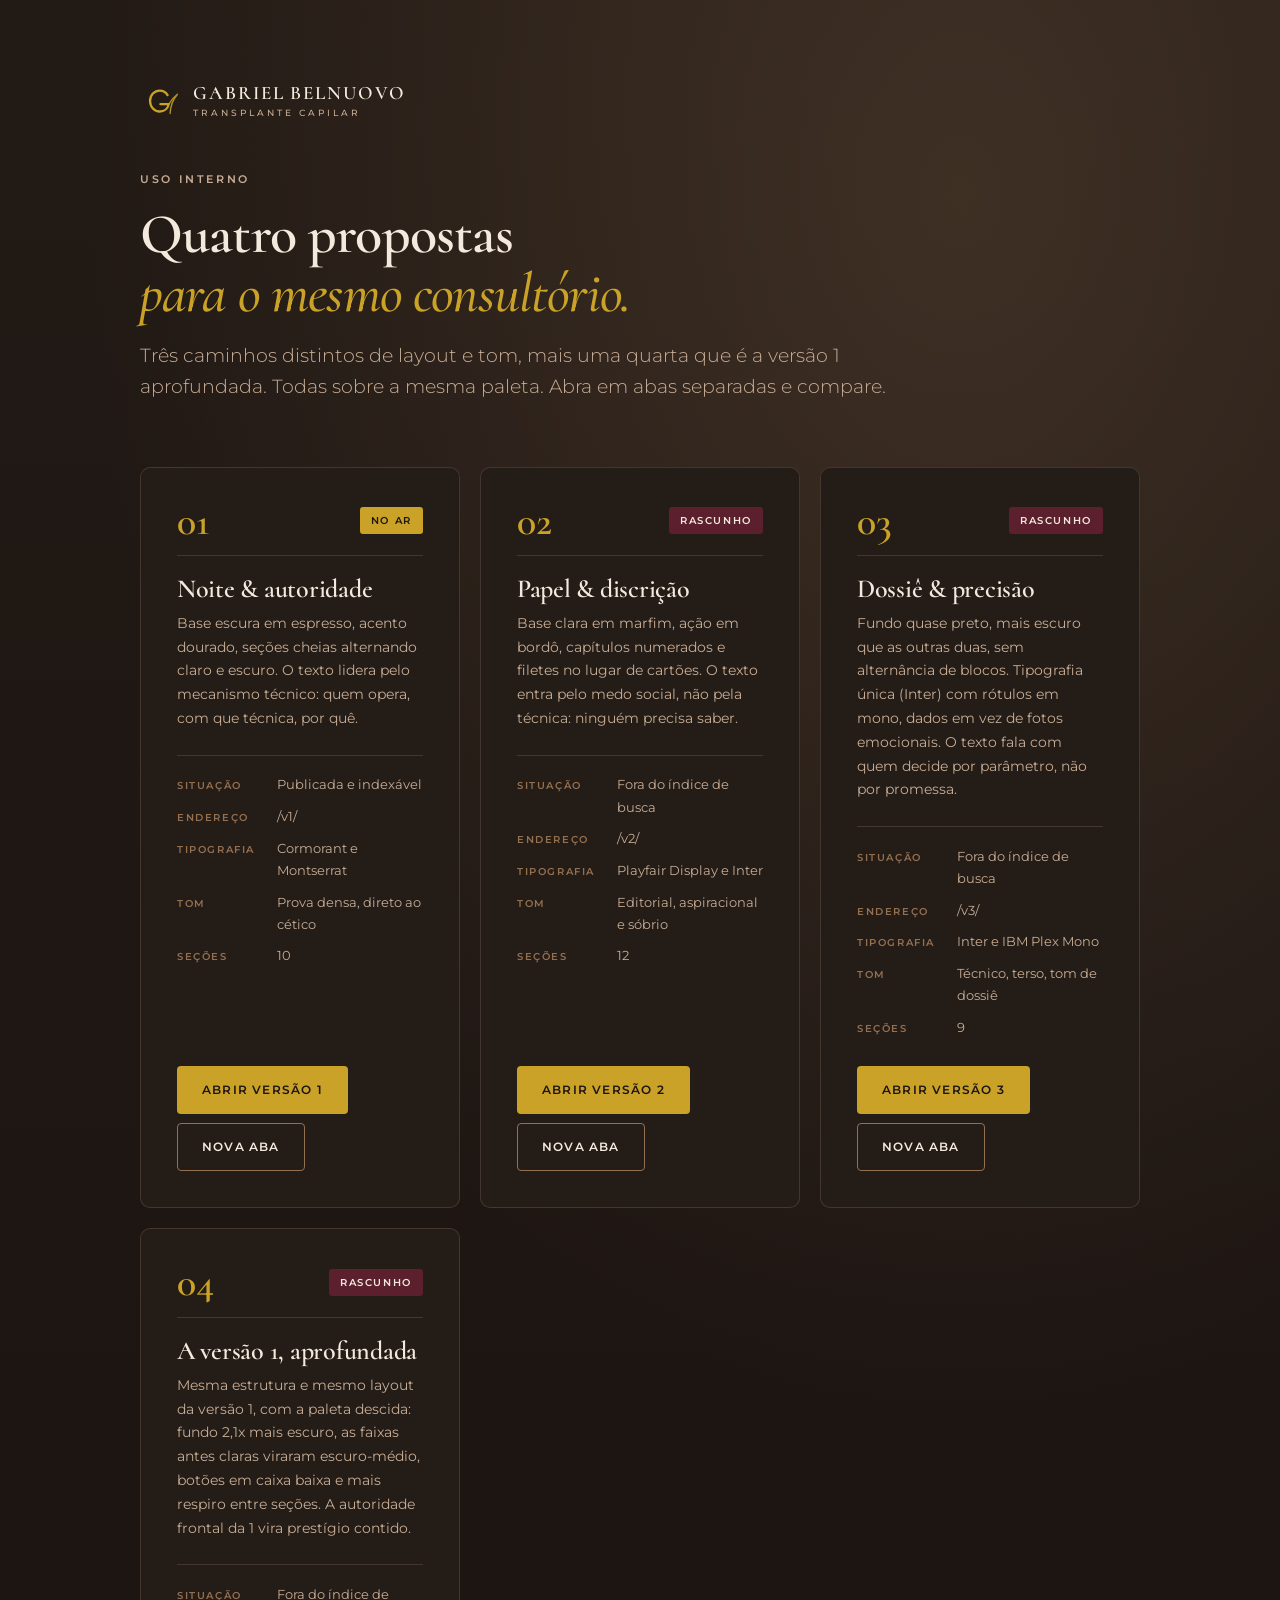
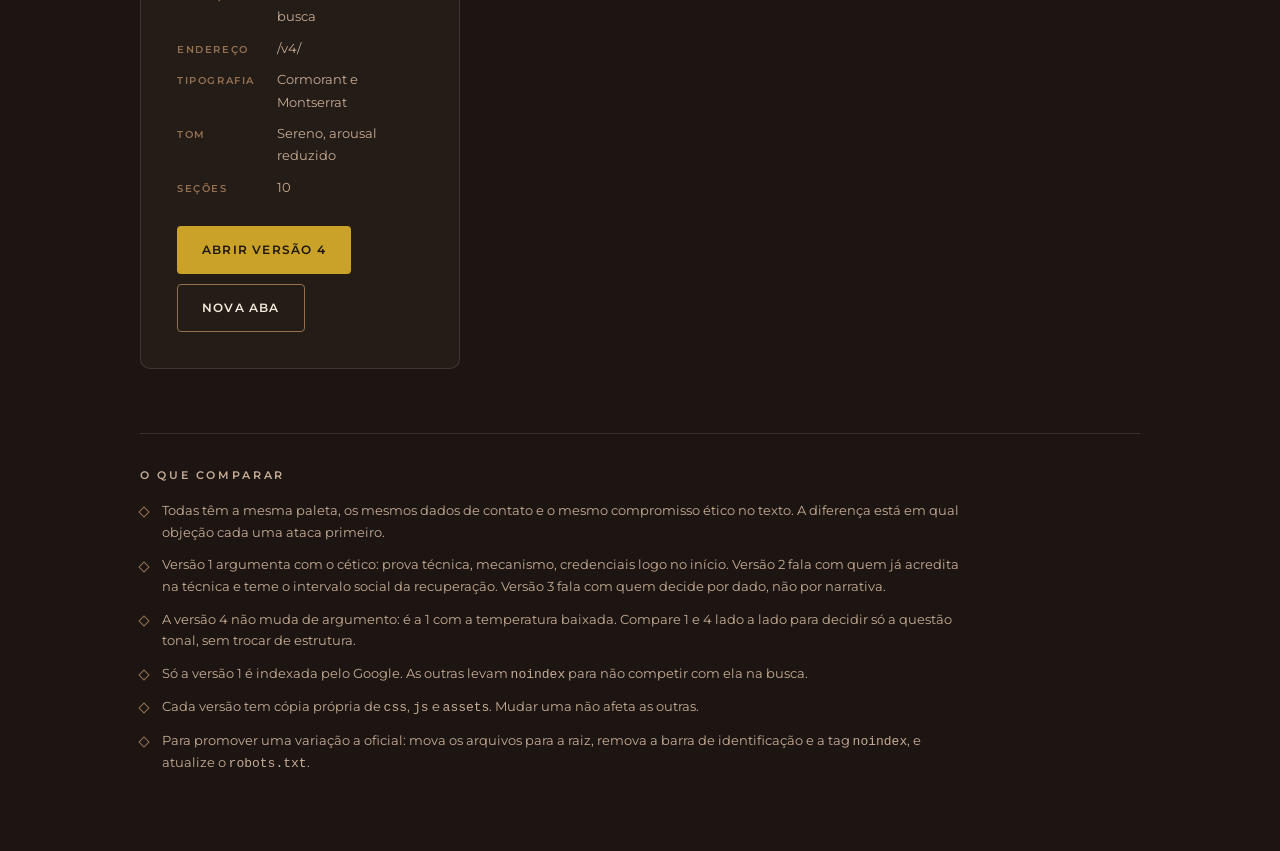
==== commit acc6ea8f: "Reorganiza o repositorio: v1 move para /v1/, raiz vira indice de versoes A v1 deixa de ser um caso e" ====
--- a/index.html
+++ b/index.html
@@ -3,566 +3,348 @@
 <head>
 <meta charset="utf-8">
 <meta name="viewport" content="width=device-width, initial-scale=1">
-<title>Dr. Gabriel Belnuovo | Transplante Capilar FUE em São Paulo</title>
-<meta name="description" content="Transplante capilar FUE conduzido pessoalmente pelo Dr. Gabriel Belnuovo, CRM-SP 216712. Um cirurgião do desenho da linha frontal ao último fio. Pré-avaliação gratuita no Itaim Bibi, São Paulo.">
-<meta name="author" content="Dr. Gabriel Belnuovo">
+<title>Versões do site — Dr. Gabriel Belnuovo</title>
+<meta name="description" content="Índice interno das versões do site do Dr. Gabriel Belnuovo para comparação.">
+<meta name="robots" content="noindex, nofollow">
 <meta name="theme-color" content="#1C1512">
-<link rel="canonical" href="https://drgabrielbelnuovo.com.br/">
-
-<meta property="og:type" content="website">
-<meta property="og:locale" content="pt_BR">
-<meta property="og:title" content="Dr. Gabriel Belnuovo | Transplante Capilar FUE de alto padrão">
-<meta property="og:description" content="Um cirurgião, do primeiro traço ao último fio. Técnica FUE, resultados naturais e acompanhamento real. Pré-avaliação gratuita.">
-<meta property="og:url" content="https://drgabrielbelnuovo.com.br/">
 
 <link rel="preconnect" href="https://fonts.googleapis.com">
 <link rel="preconnect" href="https://fonts.gstatic.com" crossorigin>
-<link href="https://fonts.googleapis.com/css2?family=Cormorant:ital,wght@0,400;0,500;0,600;0,700;1,400&family=Montserrat:wght@300;400;500;600;700&display=swap" rel="stylesheet">
-<link rel="stylesheet" href="css/style.css">
-<link rel="icon" href="assets/favicon.svg" type="image/svg+xml">
-
-<script>
-  if ('IntersectionObserver' in window && !window.matchMedia('(prefers-reduced-motion: reduce)').matches) {
-    document.documentElement.className += ' js-reveal';
-  }
-</script>
+<link href="https://fonts.googleapis.com/css2?family=Cormorant:ital,wght@0,400;0,600;1,400&family=Montserrat:wght@300;400;500;600&display=swap" rel="stylesheet">
+<link rel="icon" href="v1/assets/favicon.svg" type="image/svg+xml">
+
+<style>
+  :root {
+    --espresso: #1C1512;
+    --carvao: #2A211B;
+    --surface: #241C17;
+    --marfim: #F3E9DD;
+    --taupe: #C7AD95;
+    --ouro: #C9A227;
+    --bronze: #947051;
+    --bordo: #5C1F2E;
+    --hairline: rgba(199, 173, 149, .18);
+    --font-display: "Cormorant", Georgia, serif;
+    --font-body: "Montserrat", system-ui, sans-serif;
+    --ease: cubic-bezier(.22, .61, .36, 1);
+  }
+
+  * { box-sizing: border-box; }
+
+  body {
+    margin: 0;
+    min-height: 100vh;
+    padding: clamp(2.5rem, 8vw, 5rem) clamp(1.25rem, 5vw, 2.5rem);
+    background:
+      radial-gradient(110% 80% at 75% 8%, rgba(148, 112, 81, .26), transparent 62%),
+      linear-gradient(180deg, #221A15, var(--espresso) 60%);
+    color: var(--marfim);
+    font-family: var(--font-body);
+    font-size: 1rem;
+    line-height: 1.7;
+    -webkit-font-smoothing: antialiased;
+  }
+
+  a { color: inherit; text-decoration: none; }
+  :focus-visible { outline: 2px solid var(--ouro); outline-offset: 3px; border-radius: 2px; }
+
+  .wrap { max-width: 1000px; margin-inline: auto; }
+
+  /* ---------------------------------------------------------- cabecalho */
+  .brand { display: flex; align-items: center; gap: .7rem; margin-bottom: 3rem; }
+  .brand svg { width: 42px; height: 42px; color: var(--ouro); flex: 0 0 auto; }
+  .brand__name {
+    display: block;
+    font-family: var(--font-display);
+    font-size: 1.1875rem;
+    font-weight: 600;
+    letter-spacing: .1em;
+    text-transform: uppercase;
+    line-height: 1.2;
+  }
+  .brand__sub {
+    display: block;
+    font-size: .5625rem;
+    font-weight: 500;
+    letter-spacing: .32em;
+    text-transform: uppercase;
+    color: var(--taupe);
+  }
+
+  .eyebrow {
+    margin: 0 0 1rem;
+    font-size: .6875rem;
+    font-weight: 600;
+    letter-spacing: .24em;
+    text-transform: uppercase;
+    color: var(--taupe);
+  }
+
+  h1 {
+    margin: 0 0 1.1rem;
+    font-family: var(--font-display);
+    font-size: clamp(2.25rem, 5.5vw, 3.5rem);
+    font-weight: 600;
+    line-height: 1.06;
+    letter-spacing: -.015em;
+  }
+  h1 em { font-style: italic; color: var(--ouro); font-weight: 500; }
+
+  .lead {
+    max-width: 60ch;
+    margin: 0 0 clamp(2.5rem, 6vw, 4rem);
+    font-size: clamp(1rem, .95rem + .3vw, 1.1875rem);
+    font-weight: 300;
+    line-height: 1.62;
+    color: var(--taupe);
+  }
+
+  /* ------------------------------------------------------------- cartoes */
+  .versions { display: grid; gap: 1.25rem; grid-template-columns: repeat(auto-fit, minmax(300px, 1fr)); }
+
+  .version {
+    display: flex;
+    flex-direction: column;
+    padding: clamp(1.5rem, 3.5vw, 2.25rem);
+    background: var(--surface);
+    border: 1px solid var(--hairline);
+    border-radius: 10px;
+    transition: border-color 240ms var(--ease), background-color 240ms var(--ease), transform 240ms var(--ease);
+  }
+  .version:hover { border-color: rgba(201, 162, 39, .45); background: var(--carvao); }
+
+  .version__top {
+    display: flex;
+    align-items: center;
+    gap: .75rem;
+    margin-bottom: 1.1rem;
+    padding-bottom: 1.1rem;
+    border-bottom: 1px solid var(--hairline);
+  }
+  .version__num {
+    font-family: var(--font-display);
+    font-size: 2.5rem;
+    font-weight: 600;
+    line-height: .85;
+    color: var(--ouro);
+  }
+  .tag {
+    margin-left: auto;
+    padding: .3rem .7rem;
+    border-radius: 3px;
+    font-size: .625rem;
+    font-weight: 600;
+    letter-spacing: .16em;
+    text-transform: uppercase;
+    white-space: nowrap;
+  }
+  .tag--live { background: var(--ouro); color: var(--espresso); }
+  .tag--draft { background: var(--bordo); color: var(--marfim); }
+
+  .version h2 {
+    margin: 0 0 .5rem;
+    font-family: var(--font-display);
+    font-size: 1.625rem;
+    font-weight: 600;
+    line-height: 1.16;
+    letter-spacing: -.01em;
+  }
+  .version p { margin: 0 0 1.5rem; font-size: .875rem; color: var(--taupe); }
+
+  .version dl {
+    margin: 0 0 1.75rem;
+    padding-top: 1.1rem;
+    border-top: 1px solid var(--hairline);
+    display: grid;
+    gap: .6rem;
+    font-size: .8125rem;
+  }
+  .version dl > div { display: flex; gap: .75rem; align-items: baseline; }
+  .version dt {
+    flex: 0 0 auto;
+    font-size: .625rem;
+    font-weight: 600;
+    letter-spacing: .16em;
+    text-transform: uppercase;
+    color: var(--bronze);
+    min-width: 5.5rem;
+  }
+  .version dd { margin: 0; color: var(--taupe); }
+
+  .version__actions { margin-top: auto; display: flex; flex-wrap: wrap; gap: .6rem; }
+
+  .btn {
+    display: inline-flex;
+    align-items: center;
+    justify-content: center;
+    min-height: 48px;
+    padding: .8rem 1.5rem;
+    border: 1px solid transparent;
+    border-radius: 4px;
+    font-size: .75rem;
+    font-weight: 600;
+    letter-spacing: .1em;
+    text-transform: uppercase;
+    cursor: pointer;
+    transition: background-color 240ms var(--ease), color 240ms var(--ease), border-color 240ms var(--ease);
+  }
+  .btn--primary { background: var(--ouro); color: var(--espresso); }
+  .btn--primary:hover { background: #DDB63A; }
+  .btn--outline { border-color: var(--bronze); color: var(--marfim); }
+  .btn--outline:hover { background: var(--bronze); color: var(--espresso); }
+
+  /* --------------------------------------------------------------- notas */
+  .notes {
+    margin-top: clamp(2.5rem, 6vw, 4rem);
+    padding-top: 2rem;
+    border-top: 1px solid var(--hairline);
+  }
+  .notes h3 {
+    margin: 0 0 1rem;
+    font-size: .6875rem;
+    font-weight: 600;
+    letter-spacing: .24em;
+    text-transform: uppercase;
+    color: var(--taupe);
+  }
+  .notes ul { margin: 0; padding: 0; list-style: none; display: grid; gap: .7rem; max-width: 76ch; }
+  .notes li {
+    position: relative;
+    padding-left: 1.35rem;
+    font-size: .8125rem;
+    line-height: 1.65;
+    color: var(--taupe);
+  }
+  .notes li::before {
+    content: "";
+    position: absolute;
+    left: 0;
+    top: .62em;
+    width: 6px;
+    height: 6px;
+    transform: rotate(45deg);
+    border: 1px solid var(--bronze);
+  }
+
+  @media (prefers-reduced-motion: reduce) {
+    *, *::before, *::after { transition-duration: .01ms !important; }
+  }
+</style>
 </head>
 <body>
-
-<a class="skip-link" href="#conteudo">Ir para o conteúdo</a>
-
-<header class="header" id="header">
-  <div class="shell header__inner">
-    <a class="brand" href="#top" aria-label="Dr. Gabriel Belnuovo, transplante capilar, ir para o início">
-      <span class="brand__mark" aria-hidden="true">
-        <svg viewBox="0 0 48 48" role="presentation" focusable="false">
-          <path d="M31.5 17.2c-1.9-3.2-5.2-5.1-9-5.1-6.1 0-11 5.2-11 11.9S16.4 36 22.5 36c5.3 0 9.4-3.4 10.3-8.4h-9.5" fill="none" stroke="currentColor" stroke-width="2.6" stroke-linecap="round"/>
-          <path d="M33 27.6c2.6-4.6 5.9-8.4 10-11.6-5.6 6.6-8.4 13.9-8.6 22.4" fill="none" stroke="currentColor" stroke-width="1.6" stroke-linecap="round" opacity=".85"/>
-        </svg>
-      </span>
-      <span class="brand__text">
-        <span class="brand__name">Gabriel Belnuovo</span>
-        <span class="brand__sub">Transplante Capilar</span>
-      </span>
-    </a>
-
-    <nav class="nav" id="nav" aria-label="Navegação principal">
-      <ul class="nav__list">
-        <li><a href="#metodo">O método</a></li>
-        <li><a href="#resultados">Resultados</a></li>
-        <li><a href="#fue">Técnica FUE</a></li>
-        <li><a href="#etapas">Etapas</a></li>
-        <li><a href="#local">Localização</a></li>
-        <li><a href="#faq">Dúvidas</a></li>
-      </ul>
-    </nav>
-
-    <a class="btn btn--primary btn--sm header__cta" href="#agendar">Agendar avaliação</a>
-
-    <button class="burger" id="burger" type="button" aria-label="Abrir menu" aria-expanded="false" aria-controls="nav">
-      <span aria-hidden="true"></span><span aria-hidden="true"></span><span aria-hidden="true"></span>
-    </button>
-  </div>
-</header>
-
-<main id="conteudo">
-
-  <!-- HERO -->
-  <section class="hero" id="top">
-    <div class="hero__texture" aria-hidden="true"></div>
-    <div class="shell hero__grid">
-      <div class="hero__copy">
-        <p class="eyebrow reveal">CRM-SP 216712 &middot; Atria Medical Center &middot; Itaim Bibi, São Paulo</p>
-        <h1 class="hero__title reveal">O mesmo cirurgião<br>do primeiro traço<br><em>ao último fio.</em></h1>
-        <p class="hero__lead reveal">Transplante capilar FUE conduzido pessoalmente pelo Dr. Gabriel Belnuovo. Sem procedimento delegado a técnicos, sem promessa de número mágico de fios: um plano cirúrgico desenhado para o seu rosto e a sua idade.</p>
-        <div class="hero__actions reveal">
-          <a class="btn btn--primary" href="#agendar">Quero minha pré-avaliação gratuita</a>
-          <a class="btn btn--ghost" href="#resultados">Ver resultados reais</a>
-        </div>
-        <ul class="hero__trust reveal" role="list">
-          <li>Técnica FUE sem corte linear</li>
-          <li>No Shave avaliado caso a caso</li>
-          <li>Até 12x sem juros</li>
-        </ul>
-      </div>
-
-      <figure class="hero__figure reveal">
-        <img src="assets/dr-gabriel.svg" alt="Dr. Gabriel Belnuovo, médico especialista em transplante capilar, de jaleco cirúrgico com lupas de aumento" width="720" height="900" decoding="async">
-        <figcaption class="hero__badge">
-          <strong>Dr. Gabriel Belnuovo</strong>
-          <span>Tricologia e transplante capilar</span>
-        </figcaption>
-      </figure>
-    </div>
-  </section>
-
-  <!-- PROVA / NUMEROS -->
-  <section class="proof" aria-label="Credenciais e diferenciais">
-    <div class="shell proof__grid">
-      <div class="proof__item reveal">
-        <span class="proof__num">1</span>
-        <p><strong>Cirurgião responsável</strong>Quem avalia é quem opera. O caso não muda de mãos.</p>
-      </div>
-      <div class="proof__item reveal">
-        <span class="proof__num">1</span>
-        <p><strong>Paciente por dia cirúrgico</strong>Agenda fechada para dedicar o dia inteiro a um único caso.</p>
-      </div>
-      <div class="proof__item reveal">
-        <span class="proof__num">100%</span>
-        <p><strong>FUE, fio a fio</strong>Extração folicular sem corte linear e sem pontos.</p>
-      </div>
-      <div class="proof__item reveal">
-        <span class="proof__num">12</span>
-        <p><strong>Meses de acompanhamento</strong>O pós-operatório é parte do procedimento, não um extra.</p>
-      </div>
-    </div>
-  </section>
-
-  <!-- METODO / SOBRE -->
-  <section class="section section--dark" id="metodo">
-    <div class="shell about">
-      <figure class="about__media reveal">
-        <img src="assets/em-acao.svg" alt="Mãos do Dr. Gabriel Belnuovo durante a implantação folicular em centro cirúrgico" width="600" height="800" loading="lazy" decoding="async">
-        <span class="media__tag">01:00</span>
-        <figcaption class="media__caption">
-          <strong>Dr. Gabriel</strong>
-          <span>em ação</span>
-        </figcaption>
-        <button class="media__play" type="button" aria-label="Assistir vídeo: Dr. Gabriel em ação">
-          <svg viewBox="0 0 24 24" aria-hidden="true" focusable="false"><path d="M9 6.5v11l9-5.5-9-5.5Z" fill="currentColor"/></svg>
-        </button>
-      </figure>
-
-      <div class="about__copy">
-        <p class="eyebrow reveal">O método</p>
-        <h2 class="reveal">Quem te avalia é quem<br><em>te opera.</em></h2>
-        <p class="reveal">Na maior parte das clínicas de grande volume, o médico desenha e sai da sala. A extração e a implantação ficam com técnicos. É assim que aparecem linhas frontais artificiais, densidade irregular e a sensação de "não parece meu".</p>
-        <p class="reveal">O Dr. Gabriel Belnuovo trabalha no caminho oposto. Ele conduz pessoalmente cada etapa: a primeira consulta, o desenho capilar, a cirurgia e o acompanhamento até o resultado final aparecer.</p>
-        <p class="statement reveal">Mais do que estética, é sobre voltar a se reconhecer no espelho.</p>
-        <p class="reveal">Detalhista e atualizado com as técnicas mais modernas de tricologia cirúrgica, ele une precisão médica e leitura estética para entregar um resultado natural, definitivo e coerente com o seu rosto.</p>
-        <a class="btn btn--outline reveal" href="#etapas">Como funciona o procedimento</a>
-      </div>
-    </div>
-  </section>
-
-  <!-- RESULTADOS -->
-  <section class="section section--dark section--edge" id="resultados">
-    <div class="shell">
-      <header class="section__head">
-        <p class="eyebrow reveal">Resultados</p>
-        <h2 class="reveal">Transplantes reais.<br><em>Naturalidade que não se anuncia.</em></h2>
-        <p class="section__lead reveal">Um bom transplante capilar não chama atenção para si. Ele devolve a linha que existia antes, respeitando ângulo, direção e densidade de cada região do couro cabeludo.</p>
-      </header>
-
-      <div class="cases">
-        <article class="case reveal">
-          <div class="case__media">
-            <img src="assets/caso-01.svg" alt="Comparação antes e depois: densidade da coroa recuperada após transplante capilar FUE" width="640" height="420" loading="lazy" decoding="async">
-            <span class="case__label">Antes <i>vs.</i> Depois</span>
-          </div>
-          <div class="case__body">
-            <span class="case__icon" aria-hidden="true">
-              <svg viewBox="0 0 24 24" focusable="false"><path d="m5 12.5 4.5 4.5L19 7.5" fill="none" stroke="currentColor" stroke-width="2.4" stroke-linecap="round" stroke-linejoin="round"/></svg>
-            </span>
-            <h3>Máxima densidade e precisão cirúrgica</h3>
-            <p>Enxertos posicionados fio a fio, no ângulo e na direção do crescimento original. Densidade que sustenta o penteado, não só a foto.</p>
-          </div>
-        </article>
-
-        <article class="case reveal">
-          <div class="case__media">
-            <img src="assets/caso-02.svg" alt="Comparação antes e depois: nova linha frontal desenhada de forma natural" width="640" height="420" loading="lazy" decoding="async">
-            <span class="case__label">Antes <i>vs.</i> Depois</span>
-          </div>
-          <div class="case__body">
-            <span class="case__icon" aria-hidden="true">
-              <svg viewBox="0 0 24 24" focusable="false"><path d="m5 12.5 4.5 4.5L19 7.5" fill="none" stroke="currentColor" stroke-width="2.4" stroke-linecap="round" stroke-linejoin="round"/></svg>
-            </span>
-            <h3>Linha frontal desenhada, não copiada</h3>
-            <p>A linha é calculada a partir das suas proporções faciais e do seu histórico de calvície, com irregularidade proposital nas bordas. É o que separa o natural do "implantado".</p>
-          </div>
-        </article>
-
-        <article class="case reveal">
-          <div class="case__media">
-            <img src="assets/caso-03.svg" alt="Área doadora após extração FUE, sem cicatriz linear visível" width="640" height="420" loading="lazy" decoding="async">
-            <span class="case__label">Antes <i>vs.</i> Depois</span>
-          </div>
-          <div class="case__body">
-            <span class="case__icon" aria-hidden="true">
-              <svg viewBox="0 0 24 24" focusable="false"><path d="m5 12.5 4.5 4.5L19 7.5" fill="none" stroke="currentColor" stroke-width="2.4" stroke-linecap="round" stroke-linejoin="round"/></svg>
-            </span>
-            <h3>Sem cicatriz linear, sem pontos</h3>
-            <p>A técnica FUE extrai folículo por folículo com punch de precisão. A área doadora fica sem corte linear e permite cabelo curto no futuro.</p>
-          </div>
-        </article>
-
-        <article class="case reveal">
-          <div class="case__media">
-            <img src="assets/caso-04.svg" alt="Resultado definitivo de transplante capilar após doze meses" width="640" height="420" loading="lazy" decoding="async">
-            <span class="case__label">Antes <i>vs.</i> Depois</span>
-          </div>
-          <div class="case__body">
-            <span class="case__icon" aria-hidden="true">
-              <svg viewBox="0 0 24 24" focusable="false"><path d="m5 12.5 4.5 4.5L19 7.5" fill="none" stroke="currentColor" stroke-width="2.4" stroke-linecap="round" stroke-linejoin="round"/></svg>
-            </span>
-            <h3>Resultado definitivo, sem manutenção estética</h3>
-            <p>Os folículos transplantados vêm de uma área geneticamente resistente à queda. Uma vez estabelecidos, seguem crescendo como cabelo seu, porque são.</p>
-          </div>
-        </article>
-      </div>
-
-      <div class="section__cta reveal">
-        <a class="btn btn--primary btn--lg" href="#agendar">Quero passar pela pré-avaliação gratuita</a>
-        <p class="cta__note">Análise do seu caso pelo WhatsApp, sem custo e sem compromisso.</p>
-      </div>
-    </div>
-  </section>
-
-  <!-- TECNICA FUE -->
-  <section class="section section--light" id="fue">
-    <div class="shell">
-      <header class="section__head">
-        <p class="eyebrow reveal">Técnica</p>
-        <h2 class="reveal">Transplante capilar <em>FUE</em></h2>
-        <p class="section__lead reveal">FUE significa extração de unidade folicular. Em vez de remover uma faixa de couro cabeludo, o cirurgião retira folículo por folículo da área doadora e os reimplanta um a um na região de rarefação.</p>
-      </header>
-
-      <figure class="fue__media reveal">
-        <img src="assets/procedimento.svg" alt="Vista aproximada do procedimento de extração folicular com instrumental de precisão" width="1200" height="600" loading="lazy" decoding="async">
-        <button class="media__play media__play--lg" type="button" aria-label="Assistir vídeo explicativo sobre a técnica FUE">
-          <svg viewBox="0 0 24 24" aria-hidden="true" focusable="false"><path d="M9 6.5v11l9-5.5-9-5.5Z" fill="currentColor"/></svg>
-        </button>
-        <figcaption>Procedimento realizado em centro cirúrgico, com anestesia local e sedação leve.</figcaption>
-      </figure>
-
-      <div class="pillars">
-        <article class="pillar reveal">
-          <h3>Técnica exclusiva, execução indelegável</h3>
-          <p>O Dr. Gabriel realiza pessoalmente cada procedimento, com foco em alta densidade e resultado duradouro. Nenhuma etapa crítica é passada adiante.</p>
-        </article>
-        <article class="pillar reveal">
-          <h3>Discrição possível com No Shave</h3>
-          <p>Em casos selecionados é possível operar sem raspar toda a cabeça. A técnica No Shave FUE oferece mais discrição na recuperação e é avaliada caso a caso, com honestidade sobre os limites.</p>
-        </article>
-        <article class="pillar reveal">
-          <h3>Processo organizado do início ao fim</h3>
-          <p>Pré-avaliação gratuita, consulta médica aprofundada, exames, planejamento cirúrgico e acompanhamento pós-operatório. Etapas definidas, prazos claros e suporte real.</p>
-        </article>
-      </div>
-
-      <div class="section__cta reveal">
-        <a class="btn btn--primary btn--lg" href="#agendar">Garanta sua pré-avaliação gratuita</a>
-      </div>
-    </div>
-  </section>
-
-  <!-- DEPOIMENTOS -->
-  <section class="section section--light section--tight" id="depoimentos" aria-label="Depoimentos de pacientes">
-    <div class="shell">
-      <header class="section__head">
-        <p class="eyebrow reveal">Pacientes</p>
-        <h2 class="reveal">O que eles dizem<br><em>depois de doze meses.</em></h2>
-        <p class="section__lead reveal">Pedimos depoimentos apenas quando o resultado já está consolidado. Antes disso, qualquer avaliação é sobre expectativa, não sobre resultado.</p>
-      </header>
-
-      <div class="testimonials">
-        <article class="testimonial reveal">
-          <div class="testimonial__media">
-            <img src="assets/depoimento-01.svg" alt="Paciente relatando sua experiência com o transplante capilar" width="480" height="620" loading="lazy" decoding="async">
-            <span class="case__label">Antes <i>vs.</i> Depois</span>
-            <span class="case__tag">01:00</span>
-            <button class="media__play" type="button" aria-label="Assistir depoimento de Rodrigo M.">
-              <svg viewBox="0 0 24 24" aria-hidden="true" focusable="false"><path d="M9 6.5v11l9-5.5-9-5.5Z" fill="currentColor"/></svg>
-            </button>
-          </div>
-          <blockquote>
-            <p>"Eu tinha medo de sair com cara de quem fez transplante. Passaram oito meses e ninguém no trabalho comentou nada. Só disseram que eu estava com outra aparência."</p>
-            <footer><strong>Rodrigo M.</strong><span>38 anos, linha frontal e têmporas</span></footer>
-          </blockquote>
-        </article>
-
-        <article class="testimonial reveal">
-          <div class="testimonial__media">
-            <img src="assets/depoimento-02.svg" alt="Paciente relatando sua experiência com o transplante capilar" width="480" height="620" loading="lazy" decoding="async">
-            <span class="case__label">Antes <i>vs.</i> Depois</span>
-            <span class="case__tag">01:00</span>
-            <button class="media__play" type="button" aria-label="Assistir depoimento de Thiago A.">
-              <svg viewBox="0 0 24 24" aria-hidden="true" focusable="false"><path d="M9 6.5v11l9-5.5-9-5.5Z" fill="currentColor"/></svg>
-            </button>
-          </div>
-          <blockquote>
-            <p>"Fiz três consultas antes. Foi a única em que o próprio médico me explicou o que não era possível fazer no meu caso. Isso me deu confiança para marcar."</p>
-            <footer><strong>Thiago A.</strong><span>44 anos, coroa e meia-cabeça</span></footer>
-          </blockquote>
-        </article>
-
-        <article class="testimonial reveal">
-          <div class="testimonial__media">
-            <img src="assets/depoimento-03.svg" alt="Paciente relatando sua experiência com o transplante capilar" width="480" height="620" loading="lazy" decoding="async">
-            <span class="case__label">Antes <i>vs.</i> Depois</span>
-            <span class="case__tag">01:00</span>
-            <button class="media__play" type="button" aria-label="Assistir depoimento de Marcelo P.">
-              <svg viewBox="0 0 24 24" aria-hidden="true" focusable="false"><path d="M9 6.5v11l9-5.5-9-5.5Z" fill="currentColor"/></svg>
-            </button>
-          </div>
-          <blockquote>
-            <p>"Voltei ao escritório no quarto dia. A parte que mais me surpreendeu foi o pós: mandei foto toda semana e sempre tive resposta do próprio Dr. Gabriel."</p>
-            <footer><strong>Marcelo P.</strong><span>35 anos, No Shave FUE</span></footer>
-          </blockquote>
-        </article>
-      </div>
-
-      <div class="section__cta reveal">
-        <a class="link-more" href="#agendar">Ver mais depoimentos no WhatsApp</a>
-      </div>
-    </div>
-  </section>
-
-  <!-- ETAPAS -->
-  <section class="section section--dark" id="etapas">
-    <div class="shell">
-      <header class="section__head">
-        <p class="eyebrow reveal">Etapas</p>
-        <h2 class="reveal">Como funciona<br><em>o procedimento.</em></h2>
-        <p class="section__lead reveal">Quatro etapas, nenhuma surpresa. Você sabe o que acontece em cada uma antes de assinar qualquer coisa.</p>
-      </header>
-
-      <ol class="steps">
-        <li class="step reveal">
-          <span class="step__num">01</span>
-          <div class="step__body">
-            <h3>Pré-avaliação online gratuita</h3>
-            <p>Você envia fotos pelo WhatsApp e recebe uma análise inicial do seu caso: se há indicação cirúrgica, qual a ordem de grandeza do procedimento e quais dúvidas resolver antes de vir ao consultório.</p>
-          </div>
-        </li>
-        <li class="step reveal">
-          <span class="step__num">02</span>
-          <div class="step__body">
-            <h3>Consulta com o Dr. Gabriel Belnuovo</h3>
-            <p>Avaliação presencial da calvície, classificação do padrão de queda, definição do design capilar e solicitação de exames. É aqui que o plano cirúrgico ganha número, área e prazo.</p>
-          </div>
-        </li>
-        <li class="step reveal">
-          <span class="step__num">03</span>
-          <div class="step__body">
-            <h3>Cirurgia minimamente invasiva</h3>
-            <ul class="step__list" role="list">
-              <li><strong>Planejamento personalizado.</strong> A linha capilar é marcada com você acordado, em frente ao espelho, antes de qualquer incisão.</li>
-              <li><strong>Procedimento confortável.</strong> Anestesia local com sedação leve, monitorização e pausas programadas.</li>
-              <li><strong>Extração FUE de alta precisão.</strong> Folículo a folículo, sem corte linear e sem cicatriz visível.</li>
-              <li><strong>Implantação estratégica.</strong> Ângulo, direção e densidade calculados região por região.</li>
-            </ul>
-          </div>
-        </li>
-        <li class="step reveal">
-          <span class="step__num">04</span>
-          <div class="step__body">
-            <h3>Recuperação e resultado definitivo</h3>
-            <p>Retorno à rotina em poucos dias, primeiros fios entre o terceiro e o quarto mês e resultado consolidado por volta do décimo segundo. Com acompanhamento do próprio cirurgião em todo o percurso.</p>
-          </div>
-        </li>
-      </ol>
-
-      <div class="section__cta reveal">
-        <a class="btn btn--primary btn--lg" href="#agendar">Garanta sua pré-avaliação gratuita</a>
-      </div>
-    </div>
-  </section>
-
-  <!-- LOCALIZACAO -->
-  <section class="section section--light" id="local">
-    <div class="shell location">
-      <div class="location__copy">
-        <p class="eyebrow reveal">Localização</p>
-        <h2 class="reveal">Onde estamos<br><em>localizados.</em></h2>
-        <dl class="location__data reveal">
-          <dt>Nosso consultório</dt>
-          <dd>Atria Medical Center</dd>
-          <dt>Endereço</dt>
-          <dd>Avenida Brigadeiro Faria Lima, 3.900 &mdash; 7º andar<br>Itaim Bibi, São Paulo/SP</dd>
-          <dt>Atendimento</dt>
-          <dd>Segunda a sexta, das 9h às 19h<br>Sábados com agenda reduzida</dd>
-        </dl>
-        <a class="btn btn--outline reveal" href="https://www.google.com/maps/search/?api=1&amp;query=Avenida+Brigadeiro+Faria+Lima+3900+Itaim+Bibi+Sao+Paulo" target="_blank" rel="noopener">Abrir no Google Maps</a>
-      </div>
-      <div class="location__map reveal">
-        <iframe
-          title="Mapa do consultório na Avenida Brigadeiro Faria Lima, 3.900, Itaim Bibi, São Paulo"
-          src="https://www.google.com/maps?q=Avenida%20Brigadeiro%20Faria%20Lima%203900%20Itaim%20Bibi%20Sao%20Paulo&output=embed"
-          loading="lazy" referrerpolicy="no-referrer-when-downgrade"></iframe>
-      </div>
-    </div>
-  </section>
-
-  <!-- AGENDAMENTO -->
-  <section class="section section--dark schedule" id="agendar">
-    <div class="shell">
-      <header class="section__head">
-        <p class="eyebrow reveal">Próximo passo</p>
-        <h2 class="reveal">Agende sua pré-avaliação<br><em>gratuita agora.</em></h2>
-      </header>
-
-      <div class="schedule__grid">
-        <figure class="schedule__media reveal">
-          <img src="assets/atendimento.svg" alt="Atendimento por WhatsApp para pré-avaliação capilar gratuita" width="560" height="640" loading="lazy" decoding="async">
-        </figure>
-
-        <div class="schedule__copy">
-          <p class="reveal">O primeiro passo não é uma cirurgia. É uma conversa. Envie suas fotos pelo WhatsApp e receba uma leitura honesta do seu caso, inclusive se a resposta for "ainda não é o momento".</p>
-          <ul class="checklist reveal" role="list">
-            <li>
-              <span aria-hidden="true"><svg viewBox="0 0 24 24" focusable="false"><path d="m5 12.5 4.5 4.5L19 7.5" fill="none" stroke="currentColor" stroke-width="2.6" stroke-linecap="round" stroke-linejoin="round"/></svg></span>
-              Suas dúvidas respondidas diretamente pela equipe clínica, sem script de vendas
-            </li>
-            <li>
-              <span aria-hidden="true"><svg viewBox="0 0 24 24" focusable="false"><path d="m5 12.5 4.5 4.5L19 7.5" fill="none" stroke="currentColor" stroke-width="2.6" stroke-linecap="round" stroke-linejoin="round"/></svg></span>
-              Condições facilitadas com parcelamento em até 12x sem juros
-            </li>
-            <li>
-              <span aria-hidden="true"><svg viewBox="0 0 24 24" focusable="false"><path d="m5 12.5 4.5 4.5L19 7.5" fill="none" stroke="currentColor" stroke-width="2.6" stroke-linecap="round" stroke-linejoin="round"/></svg></span>
-              Avaliação individual das suas expectativas e do que é tecnicamente possível
-            </li>
-          </ul>
-          <p class="reveal">Sua transformação começa com uma mensagem. Nada é cobrado nesta etapa.</p>
-          <a class="btn btn--primary btn--lg reveal" href="https://wa.me/5511989294956?text=Ol%C3%A1%2C%20gostaria%20de%20fazer%20a%20pr%C3%A9-avalia%C3%A7%C3%A3o%20gratuita%20de%20transplante%20capilar." target="_blank" rel="noopener">Falar no WhatsApp agora</a>
-          <p class="cta__note reveal">(11) 98929-4956 &middot; Resposta em horário comercial</p>
-        </div>
-      </div>
-    </div>
-  </section>
-
-  <!-- FAQ -->
-  <section class="section section--dark section--edge" id="faq">
-    <div class="shell">
-      <header class="section__head">
-        <p class="eyebrow reveal">Dúvidas</p>
-        <h2 class="reveal">Principais dúvidas sobre<br><em>o transplante capilar.</em></h2>
-      </header>
-
-      <div class="faq" id="faqList">
-        <details class="faq__item reveal">
-          <summary>O transplante capilar é definitivo?</summary>
-          <div class="faq__answer"><p>Sim, para os fios transplantados. Os folículos são retirados de uma área geneticamente resistente à ação hormonal, geralmente a nuca e as laterais. Uma vez estabelecidos, eles seguem crescendo por toda a vida. Isso não impede que os fios originais ao redor continuem a rarear, e é justamente por isso que o planejamento considera a evolução futura da sua calvície, não apenas a foto de hoje.</p></div>
-        </details>
-        <details class="faq__item reveal">
-          <summary>O procedimento deixa cicatrizes?</summary>
-          <div class="faq__answer"><p>A técnica FUE não usa corte linear, então não há a cicatriz em faixa das técnicas antigas. A extração deixa micropontos na área doadora, que cicatrizam em poucos dias e ficam imperceptíveis a olho nu, permitindo usar cabelo curto no futuro.</p></div>
-        </details>
-        <details class="faq__item reveal">
-          <summary>A cirurgia é dolorosa?</summary>
-          <div class="faq__answer"><p>Não. O procedimento é feito com anestesia local associada a sedação leve. O desconforto se concentra no momento da aplicação da anestesia, que dura poucos minutos. Durante as horas seguintes você fica acordado, confortável, com pausas programadas para se alimentar e ir ao banheiro.</p></div>
-        </details>
-        <details class="faq__item reveal">
-          <summary>Em quanto tempo vejo os resultados?</summary>
-          <div class="faq__answer"><p>Os fios transplantados caem nas primeiras semanas, o que é esperado e faz parte do ciclo. O crescimento começa entre o terceiro e o quarto mês, ganha volume entre o sexto e o oitavo e atinge o resultado consolidado por volta do décimo segundo mês. Qualquer promessa de resultado final em poucas semanas é comercialmente conveniente e biologicamente falsa.</p></div>
-        </details>
-        <details class="faq__item reveal">
-          <summary>Quando posso voltar à rotina?</summary>
-          <div class="faq__answer"><p>A maioria dos pacientes retoma atividades administrativas entre o terceiro e o quinto dia. Exercícios de alto impacto, natação, sauna e exposição solar direta são liberados progressivamente, com orientação individual no seu retorno.</p></div>
-        </details>
-        <details class="faq__item reveal">
-          <summary>Posso parcelar o procedimento?</summary>
-          <div class="faq__answer"><p>Sim. Trabalhamos com parcelamento em até 12x sem juros no cartão, além de outras condições apresentadas na consulta. O valor depende do número de unidades foliculares e da extensão da área a ser tratada, por isso só é definido após a avaliação médica.</p></div>
-        </details>
-        <details class="faq__item reveal">
-          <summary>O procedimento é realizado por um médico?</summary>
-          <div class="faq__answer"><p>Sim, do início ao fim. O Dr. Gabriel Belnuovo, CRM-SP 216712, executa pessoalmente o desenho, a extração e a implantação, apoiado por uma equipe de enfermagem. Essa é a diferença central em relação a clínicas de alto volume, onde o médico frequentemente apenas supervisiona.</p></div>
-        </details>
-        <details class="faq__item reveal">
-          <summary>Preciso fazer exames ou ficar afastado do trabalho?</summary>
-          <div class="faq__answer"><p>Exames laboratoriais são solicitados na consulta para garantir a segurança do procedimento. Quanto ao afastamento, a recomendação usual é reservar de três a cinco dias. Emitimos atestado quando necessário.</p></div>
-        </details>
-        <details class="faq__item reveal">
-          <summary>Onde é realizado o procedimento?</summary>
-          <div class="faq__answer"><p>Em centro cirúrgico próprio para o procedimento, no Atria Medical Center, na Avenida Brigadeiro Faria Lima, 3.900, Itaim Bibi, São Paulo. Ambiente com estrutura completa de monitorização e suporte.</p></div>
-        </details>
-        <details class="faq__item reveal">
-          <summary>A partir de qual idade pode ser realizado?</summary>
-          <div class="faq__answer"><p>Em geral a partir dos 25 anos, quando o padrão de calvície já se mostra mais estável. Em pacientes mais jovens a avaliação é mais criteriosa: operar cedo demais pode gerar um desenho que não envelhece bem. Nesses casos, muitas vezes a conduta correta é estabilizar clinicamente primeiro e operar depois.</p></div>
-        </details>
-        <details class="faq__item reveal">
-          <summary>Quantos folículos serão usados no meu transplante?</summary>
-          <div class="faq__answer"><p>Depende de três fatores: a área a ser coberta, a densidade e a qualidade da sua área doadora, e a densidade final desejada. Números prometidos por telefone, antes de examinar o couro cabeludo, são estimativas de venda. O seu número real sai da consulta, com tricoscopia e medição da doadora.</p></div>
-        </details>
-      </div>
-
-      <div class="section__cta reveal">
-        <p class="cta__lead">Ficou com uma dúvida que não está aqui?</p>
-        <a class="btn btn--primary btn--lg" href="https://wa.me/5511989294956?text=Ol%C3%A1%2C%20tenho%20uma%20d%C3%BAvida%20sobre%20transplante%20capilar." target="_blank" rel="noopener">Quero tirar minhas dúvidas</a>
-      </div>
-    </div>
-  </section>
-
-</main>
-
-<footer class="footer">
-  <div class="shell footer__inner">
-    <div class="footer__brand">
-      <span class="brand__mark brand__mark--lg" aria-hidden="true">
-        <svg viewBox="0 0 48 48" role="presentation" focusable="false">
-          <path d="M31.5 17.2c-1.9-3.2-5.2-5.1-9-5.1-6.1 0-11 5.2-11 11.9S16.4 36 22.5 36c5.3 0 9.4-3.4 10.3-8.4h-9.5" fill="none" stroke="currentColor" stroke-width="2.6" stroke-linecap="round"/>
-          <path d="M33 27.6c2.6-4.6 5.9-8.4 10-11.6-5.6 6.6-8.4 13.9-8.6 22.4" fill="none" stroke="currentColor" stroke-width="1.6" stroke-linecap="round" opacity=".85"/>
-        </svg>
-      </span>
+<div class="wrap">
+
+  <div class="brand">
+    <svg viewBox="0 0 48 48" aria-hidden="true" focusable="false">
+      <path d="M31.5 17.2c-1.9-3.2-5.2-5.1-9-5.1-6.1 0-11 5.2-11 11.9S16.4 36 22.5 36c5.3 0 9.4-3.4 10.3-8.4h-9.5" fill="none" stroke="currentColor" stroke-width="2.6" stroke-linecap="round"/>
+      <path d="M33 27.6c2.6-4.6 5.9-8.4 10-11.6-5.6 6.6-8.4 13.9-8.6 22.4" fill="none" stroke="currentColor" stroke-width="1.6" stroke-linecap="round" opacity=".85"/>
+    </svg>
+    <span>
       <span class="brand__name">Gabriel Belnuovo</span>
       <span class="brand__sub">Transplante Capilar</span>
-    </div>
-
-    <dl class="footer__data">
-      <div><dt>Responsável técnico</dt><dd>Dr. Gabriel Belnuovo</dd></div>
-      <div><dt>CRM</dt><dd>216712</dd></div>
-      <div><dt>CNPJ</dt><dd>52.163.115/0001-09</dd></div>
-      <div><dt>Celular</dt><dd><a href="tel:+5511989294956">(11) 98929-4956</a></dd></div>
-      <div><dt>E-mail</dt><dd><a href="mailto:clin.gabrielbelnuovo@gmail.com">clin.gabrielbelnuovo@gmail.com</a></dd></div>
-      <div><dt>Endereço administrativo</dt><dd>Rua Helena, 218 &mdash; 2º andar, Vila Olímpia, São Paulo/SP</dd></div>
-    </dl>
-
-    <nav class="footer__nav" aria-label="Navegação do rodapé">
-      <a href="#metodo">O método</a>
-      <a href="#fue">Técnica FUE</a>
-      <a href="#etapas">Etapas</a>
-      <a href="#faq">Dúvidas</a>
-      <a href="#agendar">Agendar</a>
-    </nav>
-
-    <p class="footer__legal">
-      Conteúdo de caráter informativo, em conformidade com o Código de Ética Médica e as resoluções do CFM. Resultados variam conforme as características individuais de cada paciente e não são garantidos. As imagens desta página são ilustrativas.
-    </p>
-    <p class="footer__copy">&copy; <span id="ano">2026</span> Dr. Gabriel Belnuovo &middot; Todos os direitos reservados</p>
+    </span>
   </div>
-</footer>
-
-<a class="whatsapp-fab" href="https://wa.me/5511989294956?text=Ol%C3%A1%2C%20gostaria%20de%20fazer%20a%20pr%C3%A9-avalia%C3%A7%C3%A3o%20gratuita%20de%20transplante%20capilar." target="_blank" rel="noopener" aria-label="Falar com a clínica pelo WhatsApp">
-  <svg viewBox="0 0 24 24" aria-hidden="true" focusable="false"><path fill="currentColor" d="M12.04 2C6.58 2 2.13 6.45 2.13 11.91c0 1.75.46 3.45 1.32 4.95L2 22l5.25-1.38a9.9 9.9 0 0 0 4.79 1.22h.01c5.46 0 9.91-4.45 9.91-9.91C21.96 6.45 17.5 2 12.04 2Zm5.8 14.14c-.24.68-1.42 1.31-1.96 1.36-.54.05-1.04.24-3.5-.72-2.96-1.16-4.83-4.2-4.98-4.4-.14-.2-1.18-1.57-1.18-3 0-1.42.75-2.12 1.01-2.41.26-.29.57-.36.76-.36.19 0 .38 0 .55.01.18.01.41-.07.64.49.24.57.81 1.98.88 2.12.07.15.12.32.02.51-.09.2-.14.32-.29.49-.14.17-.3.38-.43.51-.14.14-.29.29-.12.57.16.29.73 1.2 1.56 1.95 1.07.95 1.97 1.25 2.26 1.39.29.15.46.12.63-.07.17-.2.72-.85.91-1.14.19-.29.39-.24.65-.15.26.1 1.67.79 1.96.93.29.15.48.22.55.34.07.13.07.75-.17 1.42Z"/></svg>
-</a>
-
-<script type="application/ld+json">
-{
-  "@context": "https://schema.org",
-  "@type": "MedicalBusiness",
-  "name": "Dr. Gabriel Belnuovo — Transplante Capilar",
-  "medicalSpecialty": "Dermatology",
-  "url": "https://drgabrielbelnuovo.com.br/",
-  "telephone": "+55-11-98929-4956",
-  "email": "clin.gabrielbelnuovo@gmail.com",
-  "address": {
-    "@type": "PostalAddress",
-    "streetAddress": "Avenida Brigadeiro Faria Lima, 3.900, 7º andar",
-    "addressLocality": "São Paulo",
-    "addressRegion": "SP",
-    "addressCountry": "BR"
-  },
-  "employee": {
-    "@type": "Physician",
-    "name": "Dr. Gabriel Belnuovo",
-    "identifier": "CRM-SP 216712",
-    "medicalSpecialty": "Dermatology"
-  },
-  "openingHours": "Mo-Fr 09:00-19:00"
-}
-</script>
-
-<script src="js/main.js" defer></script>
+
+  <p class="eyebrow">Uso interno</p>
+  <h1>Quatro propostas<br><em>para o mesmo consultório.</em></h1>
+  <p class="lead">Três caminhos distintos de layout e tom, mais uma quarta que é a versão 1 aprofundada. Todas sobre a mesma paleta. Abra em abas separadas e compare.</p>
+
+  <div class="versions">
+
+    <article class="version">
+      <div class="version__top">
+        <span class="version__num">01</span>
+        <span class="tag tag--live">No ar</span>
+      </div>
+      <h2>Noite &amp; autoridade</h2>
+      <p>Base escura em espresso, acento dourado, seções cheias alternando claro e escuro. O texto lidera pelo mecanismo técnico: quem opera, com que técnica, por quê.</p>
+      <dl>
+        <div><dt>Situação</dt><dd>Publicada e indexável</dd></div>
+        <div><dt>Endereço</dt><dd>/v1/</dd></div>
+        <div><dt>Tipografia</dt><dd>Cormorant e Montserrat</dd></div>
+        <div><dt>Tom</dt><dd>Prova densa, direto ao cético</dd></div>
+        <div><dt>Seções</dt><dd>10</dd></div>
+      </dl>
+      <div class="version__actions">
+        <a class="btn btn--primary" href="v1/index.html">Abrir versão 1</a>
+        <a class="btn btn--outline" href="v1/index.html" target="_blank" rel="noopener">Nova aba</a>
+      </div>
+    </article>
+
+    <article class="version">
+      <div class="version__top">
+        <span class="version__num">02</span>
+        <span class="tag tag--draft">Rascunho</span>
+      </div>
+      <h2>Papel &amp; discrição</h2>
+      <p>Base clara em marfim, ação em bordô, capítulos numerados e filetes no lugar de cartões. O texto entra pelo medo social, não pela técnica: ninguém precisa saber.</p>
+      <dl>
+        <div><dt>Situação</dt><dd>Fora do índice de busca</dd></div>
+        <div><dt>Endereço</dt><dd>/v2/</dd></div>
+        <div><dt>Tipografia</dt><dd>Playfair Display e Inter</dd></div>
+        <div><dt>Tom</dt><dd>Editorial, aspiracional e sóbrio</dd></div>
+        <div><dt>Seções</dt><dd>12</dd></div>
+      </dl>
+      <div class="version__actions">
+        <a class="btn btn--primary" href="v2/index.html">Abrir versão 2</a>
+        <a class="btn btn--outline" href="v2/index.html" target="_blank" rel="noopener">Nova aba</a>
+      </div>
+    </article>
+
+    <article class="version">
+      <div class="version__top">
+        <span class="version__num">03</span>
+        <span class="tag tag--draft">Rascunho</span>
+      </div>
+      <h2>Dossiê &amp; precisão</h2>
+      <p>Fundo quase preto, mais escuro que as outras duas, sem alternância de blocos. Tipografia única (Inter) com rótulos em mono, dados em vez de fotos emocionais. O texto fala com quem decide por parâmetro, não por promessa.</p>
+      <dl>
+        <div><dt>Situação</dt><dd>Fora do índice de busca</dd></div>
+        <div><dt>Endereço</dt><dd>/v3/</dd></div>
+        <div><dt>Tipografia</dt><dd>Inter e IBM Plex Mono</dd></div>
+        <div><dt>Tom</dt><dd>Técnico, terso, tom de dossiê</dd></div>
+        <div><dt>Seções</dt><dd>9</dd></div>
+      </dl>
+      <div class="version__actions">
+        <a class="btn btn--primary" href="v3/index.html">Abrir versão 3</a>
+        <a class="btn btn--outline" href="v3/index.html" target="_blank" rel="noopener">Nova aba</a>
+      </div>
+    </article>
+
+    <article class="version">
+      <div class="version__top">
+        <span class="version__num">04</span>
+        <span class="tag tag--draft">Rascunho</span>
+      </div>
+      <h2>A versão 1, aprofundada</h2>
+      <p>Mesma estrutura e mesmo layout da versão 1, com a paleta descida: fundo 2,1x mais escuro, as faixas antes claras viraram escuro-médio, botões em caixa baixa e mais respiro entre seções. A autoridade frontal da 1 vira prestígio contido.</p>
+      <dl>
+        <div><dt>Situação</dt><dd>Fora do índice de busca</dd></div>
+        <div><dt>Endereço</dt><dd>/v4/</dd></div>
+        <div><dt>Tipografia</dt><dd>Cormorant e Montserrat</dd></div>
+        <div><dt>Tom</dt><dd>Sereno, arousal reduzido</dd></div>
+        <div><dt>Seções</dt><dd>10</dd></div>
+      </dl>
+      <div class="version__actions">
+        <a class="btn btn--primary" href="v4/index.html">Abrir versão 4</a>
+        <a class="btn btn--outline" href="v4/index.html" target="_blank" rel="noopener">Nova aba</a>
+      </div>
+    </article>
+
+  </div>
+
+  <div class="notes">
+    <h3>O que comparar</h3>
+    <ul>
+      <li>Todas têm a mesma paleta, os mesmos dados de contato e o mesmo compromisso ético no texto. A diferença está em qual objeção cada uma ataca primeiro.</li>
+      <li>Versão 1 argumenta com o cético: prova técnica, mecanismo, credenciais logo no início. Versão 2 fala com quem já acredita na técnica e teme o intervalo social da recuperação. Versão 3 fala com quem decide por dado, não por narrativa.</li>
+      <li>A versão 4 não muda de argumento: é a 1 com a temperatura baixada. Compare 1 e 4 lado a lado para decidir só a questão tonal, sem trocar de estrutura.</li>
+      <li>Só a versão 1 é indexada pelo Google. As outras levam <code>noindex</code> para não competir com ela na busca.</li>
+      <li>Cada versão tem cópia própria de <code>css</code>, <code>js</code> e <code>assets</code>. Mudar uma não afeta as outras.</li>
+      <li>Para promover uma variação a oficial: mova os arquivos para a raiz, remova a barra de identificação e a tag <code>noindex</code>, e atualize o <code>robots.txt</code>.</li>
+    </ul>
+  </div>
+
+</div>
 </body>
 </html>
